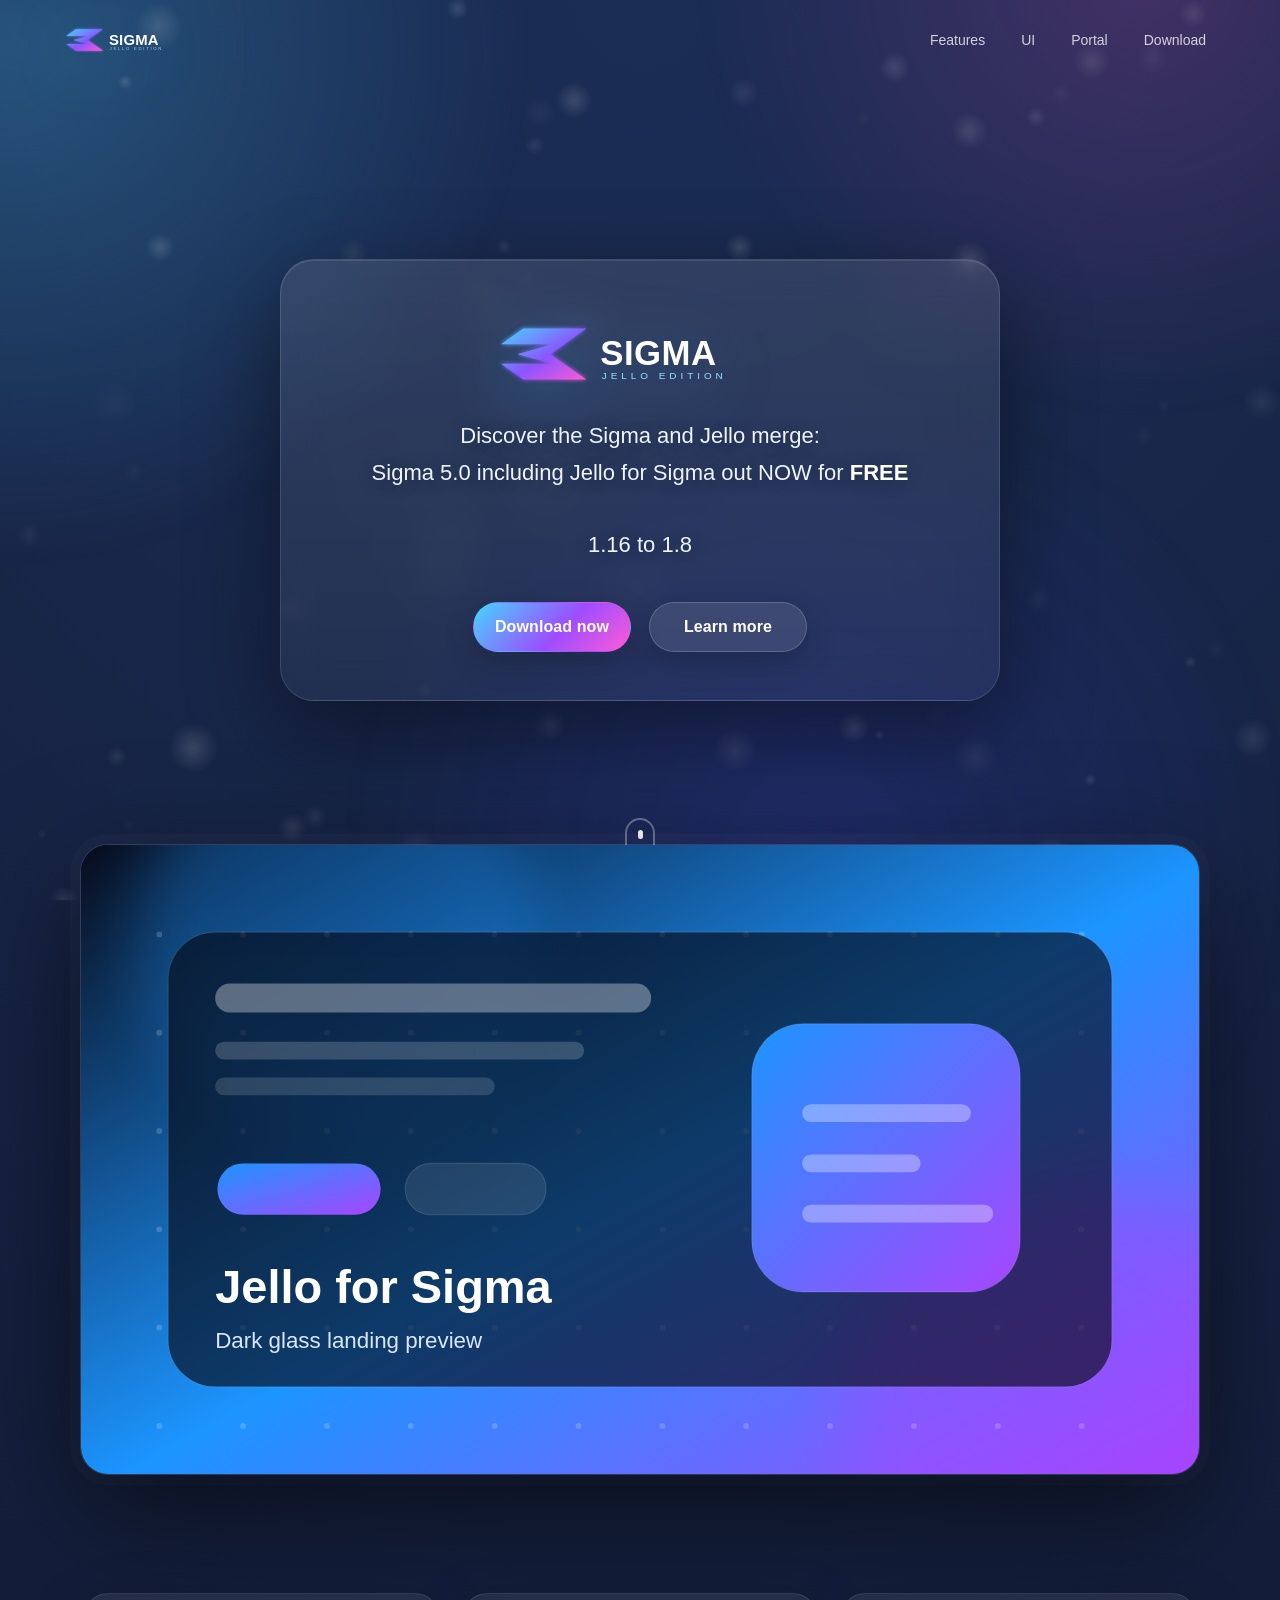
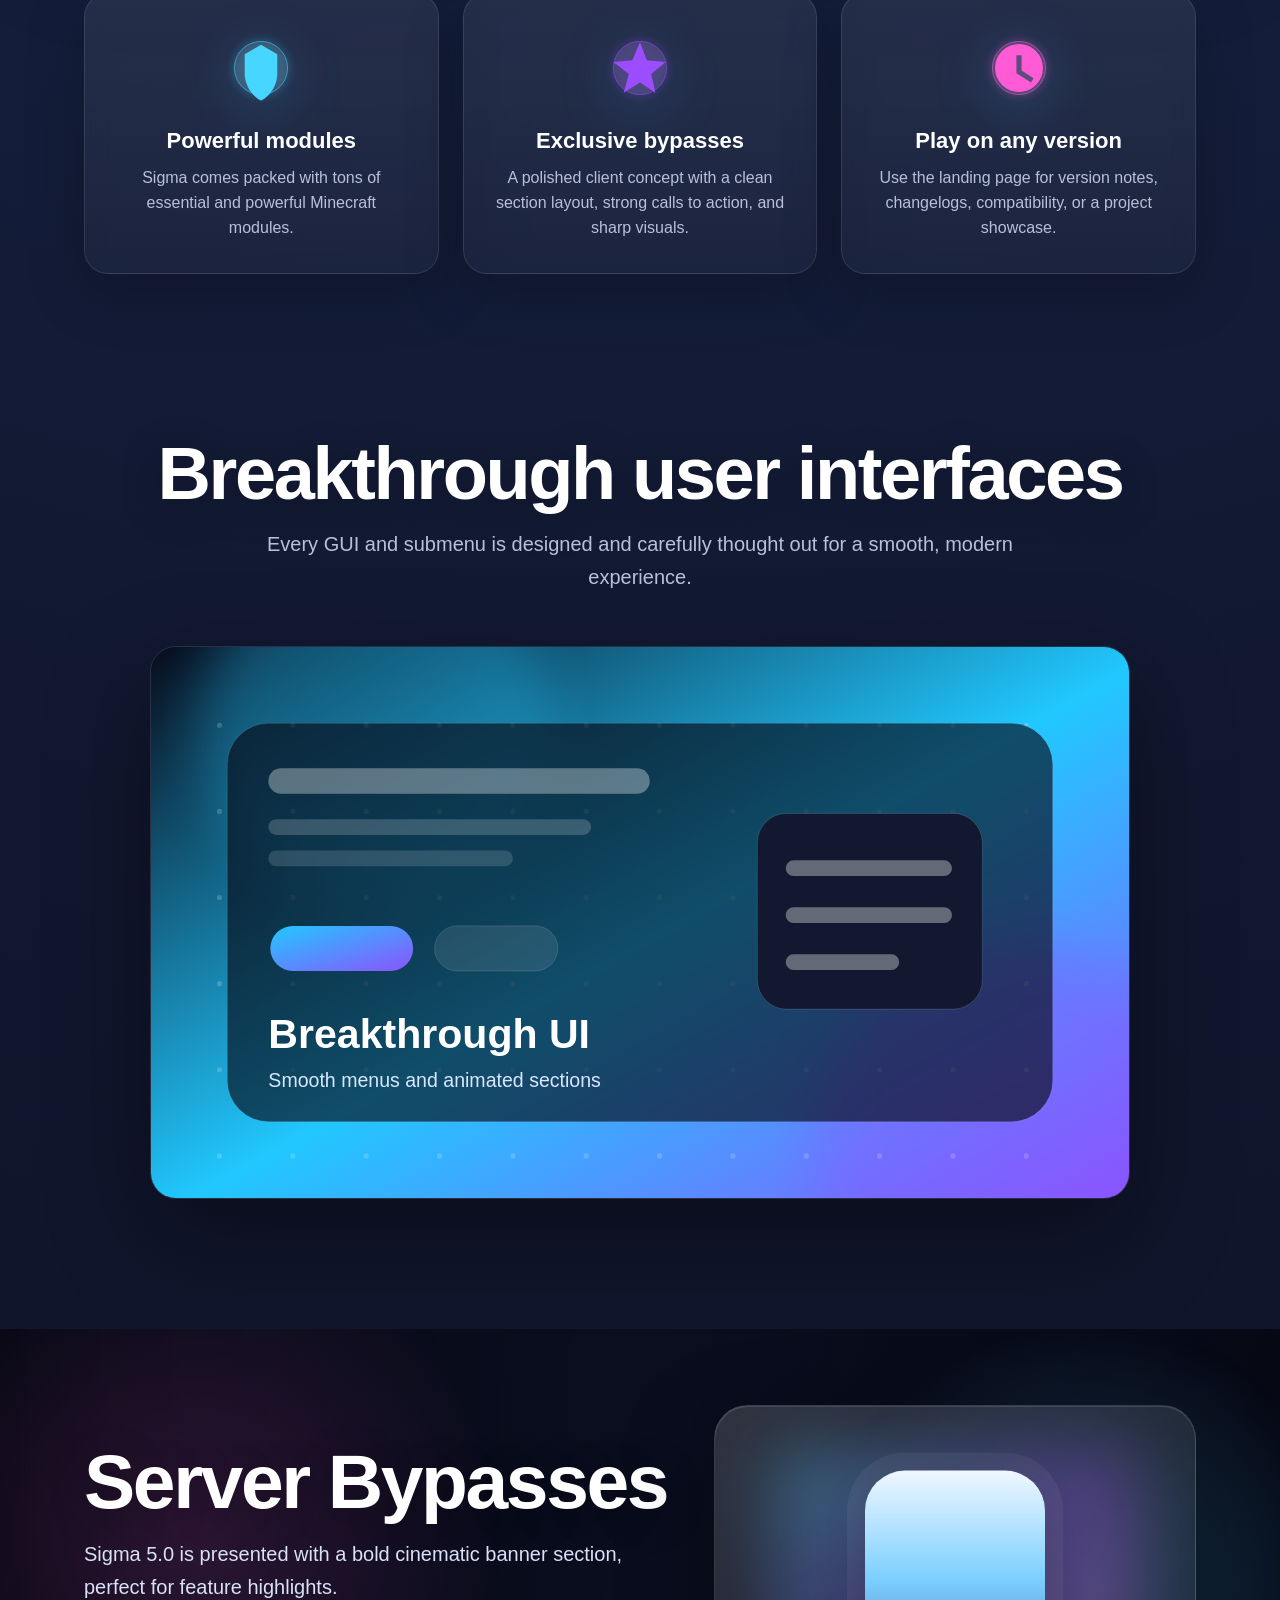
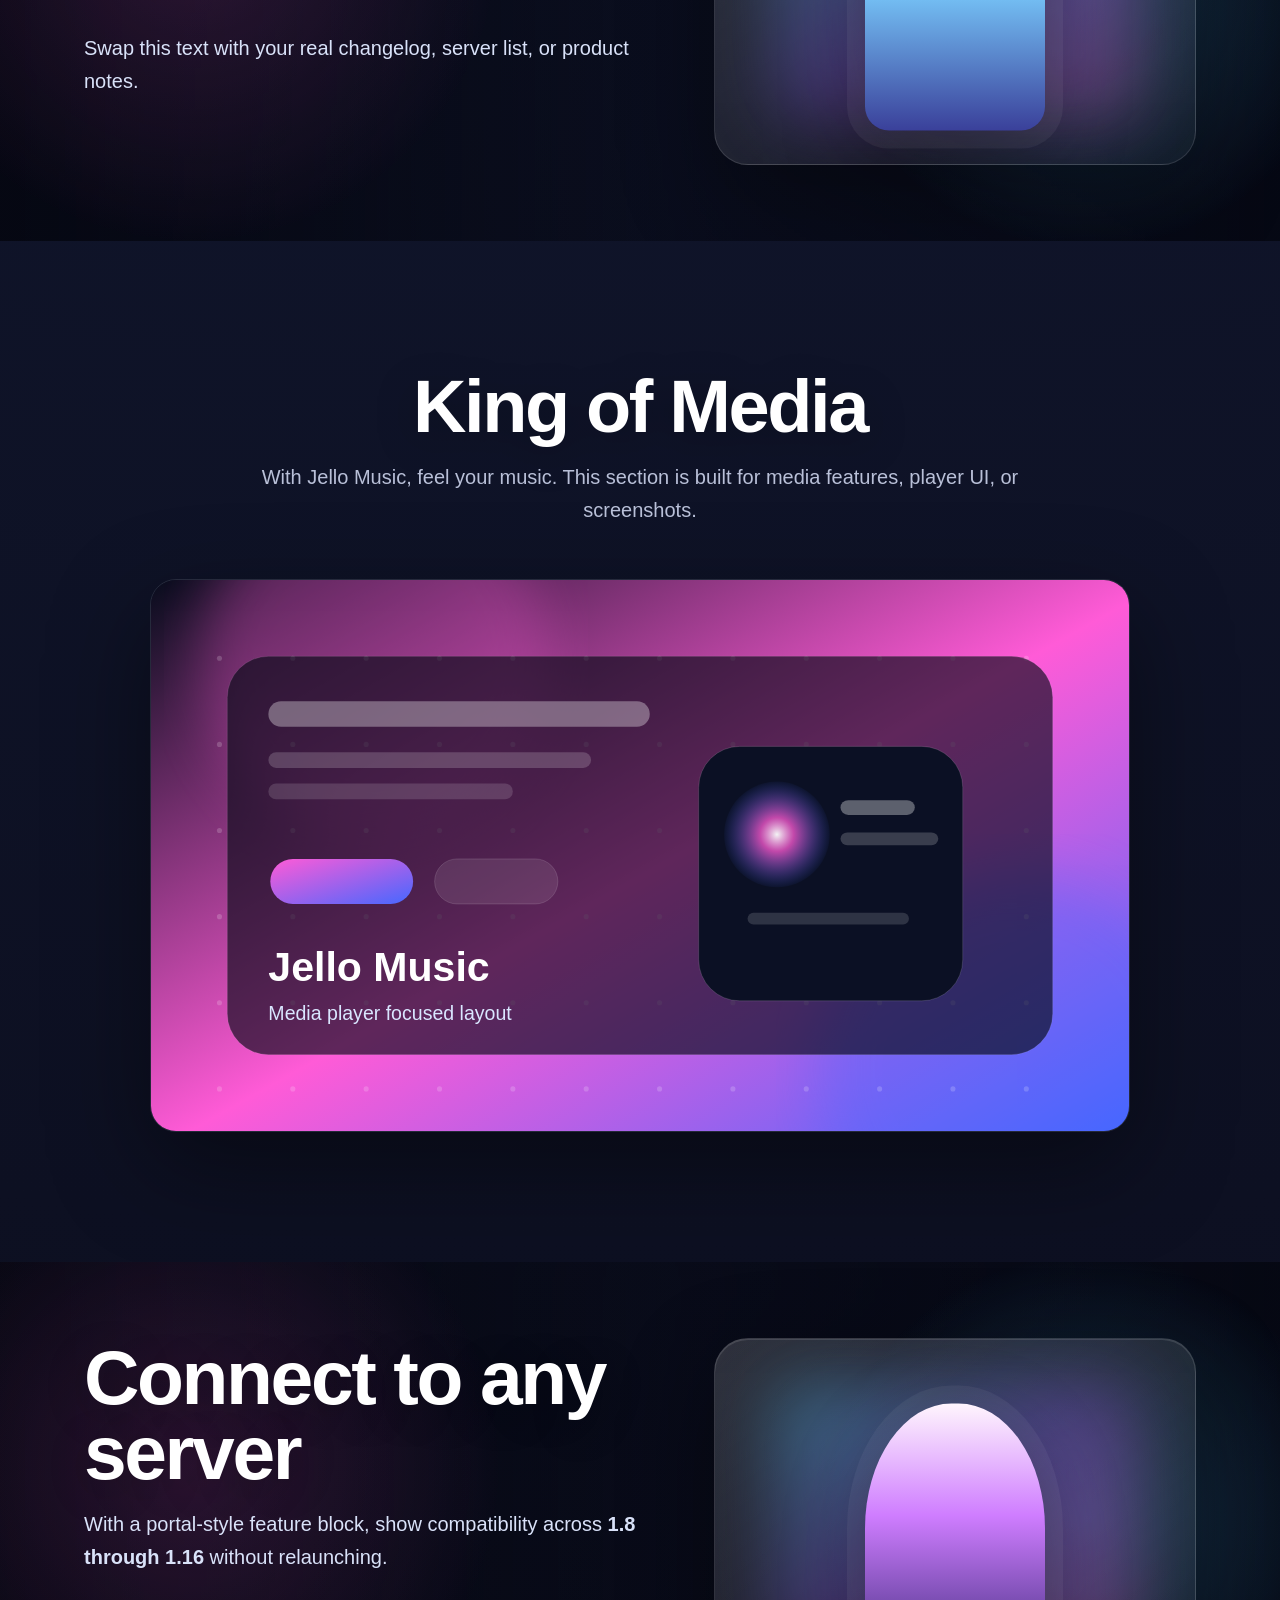
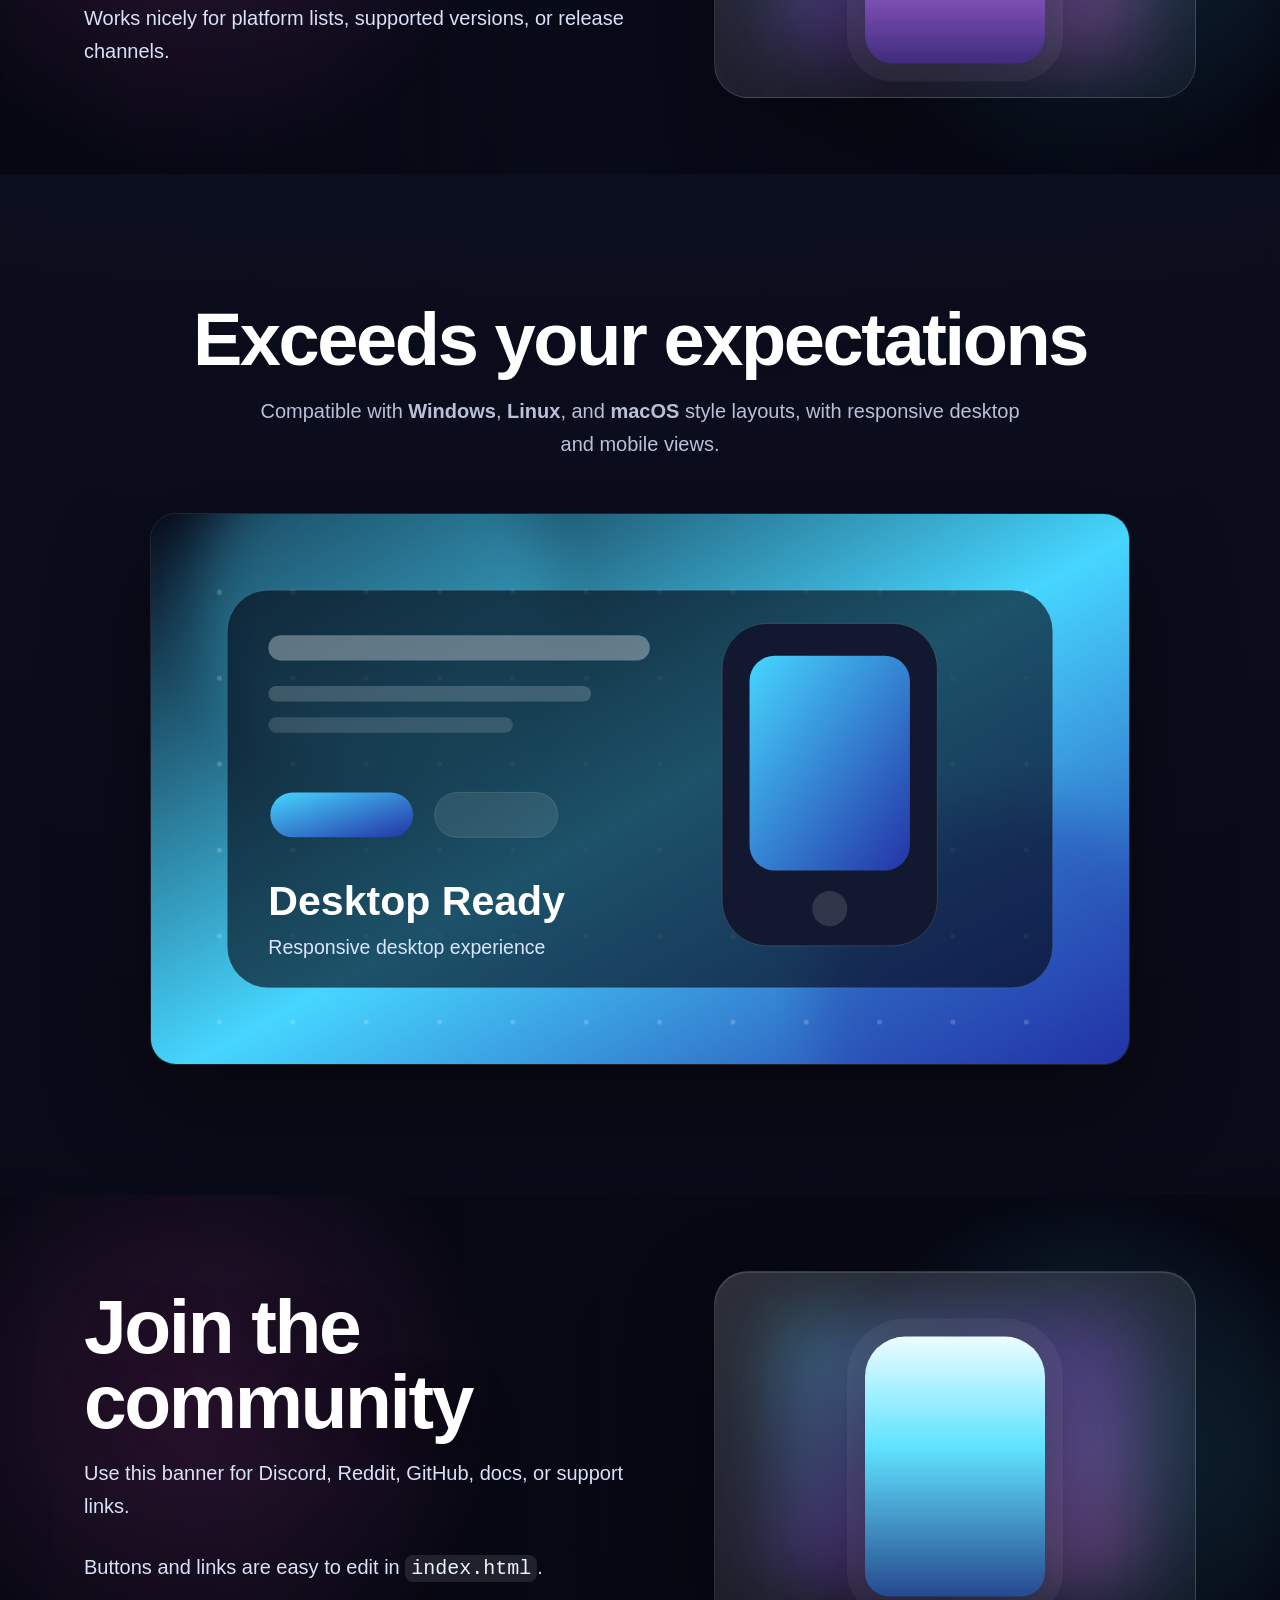
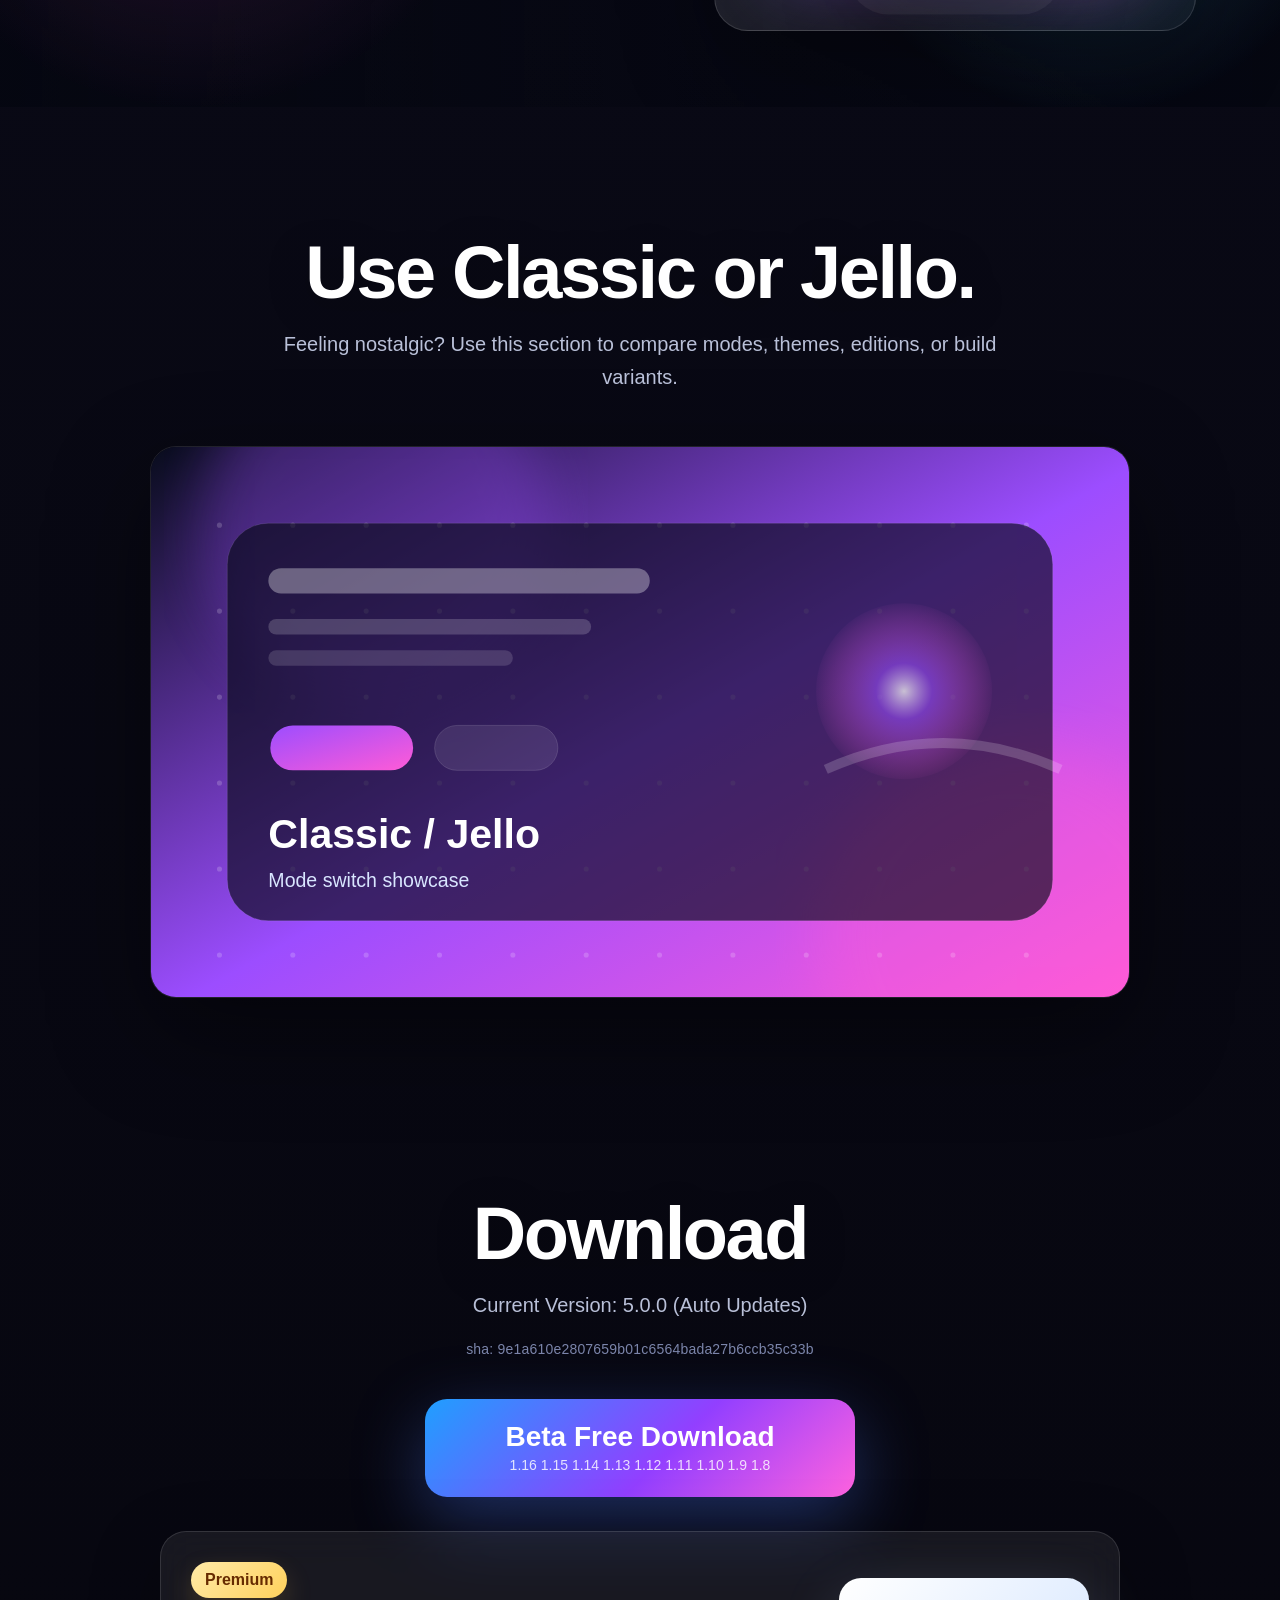
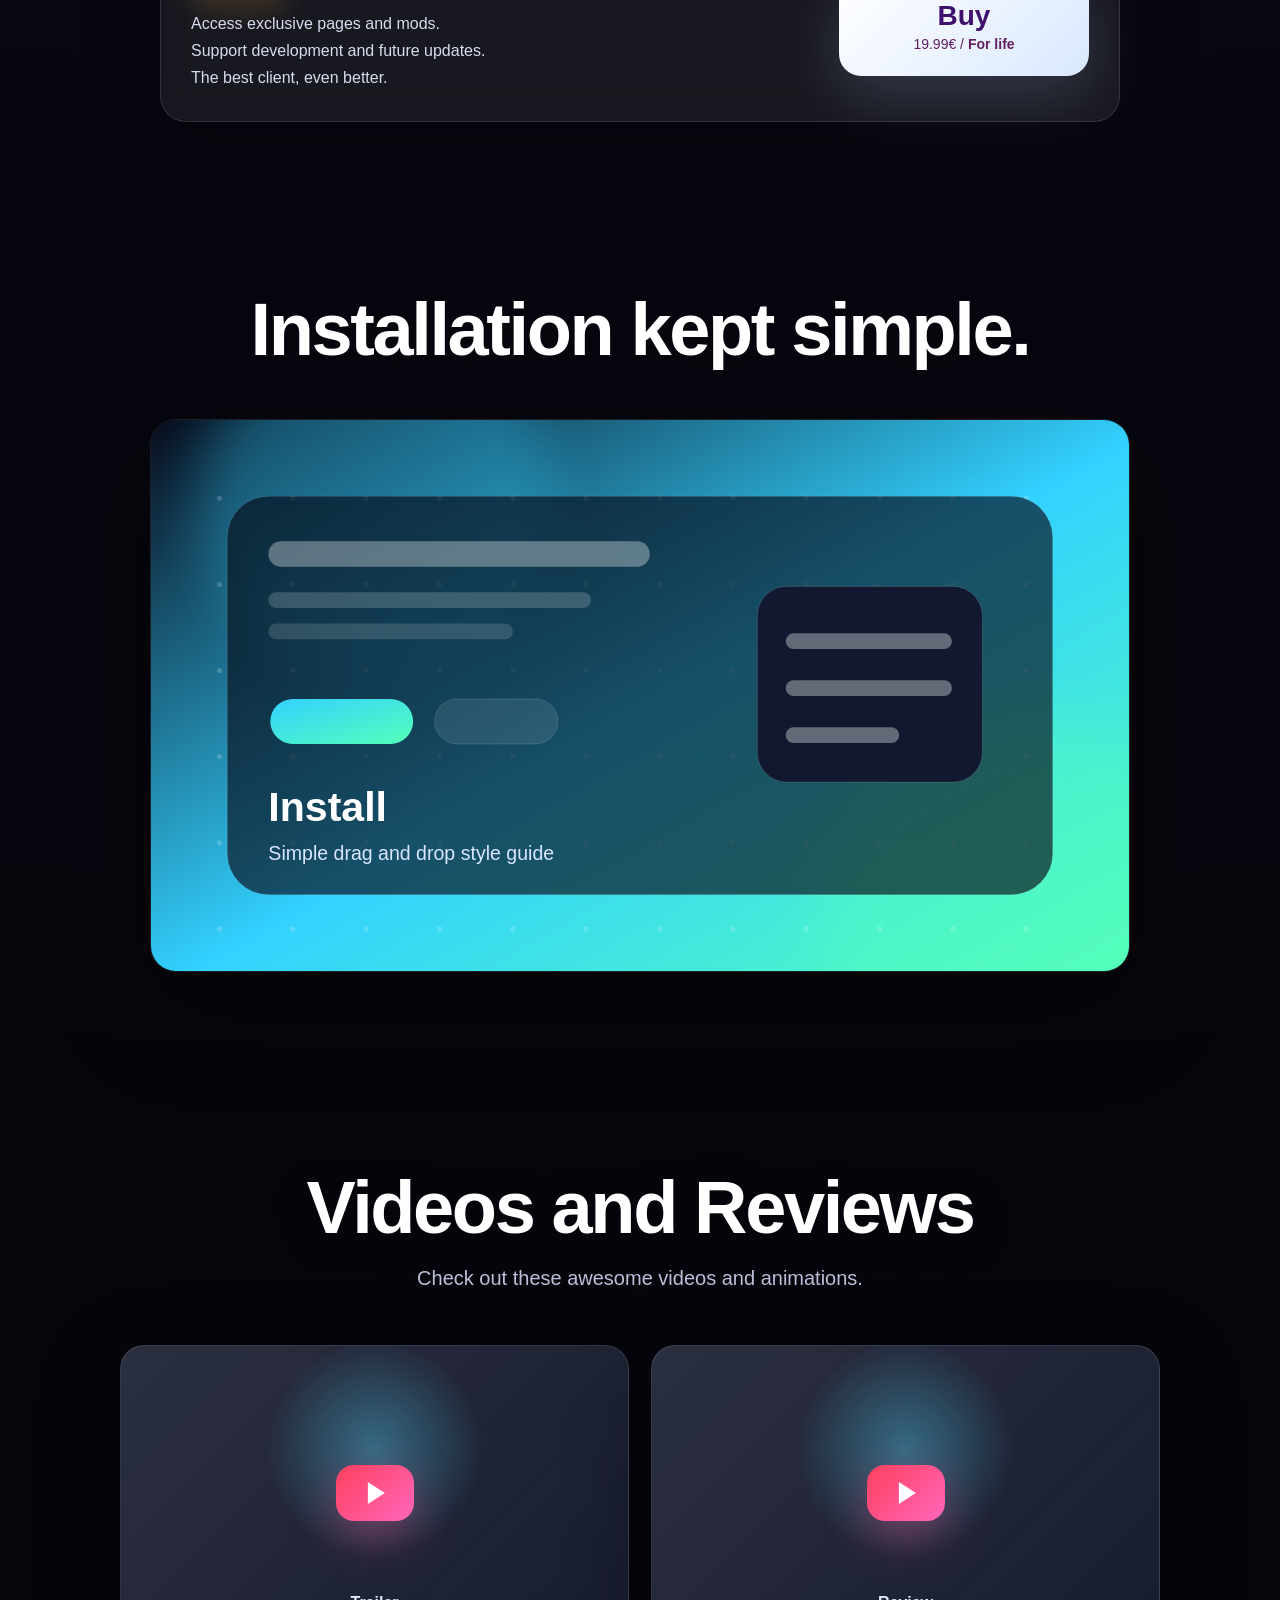
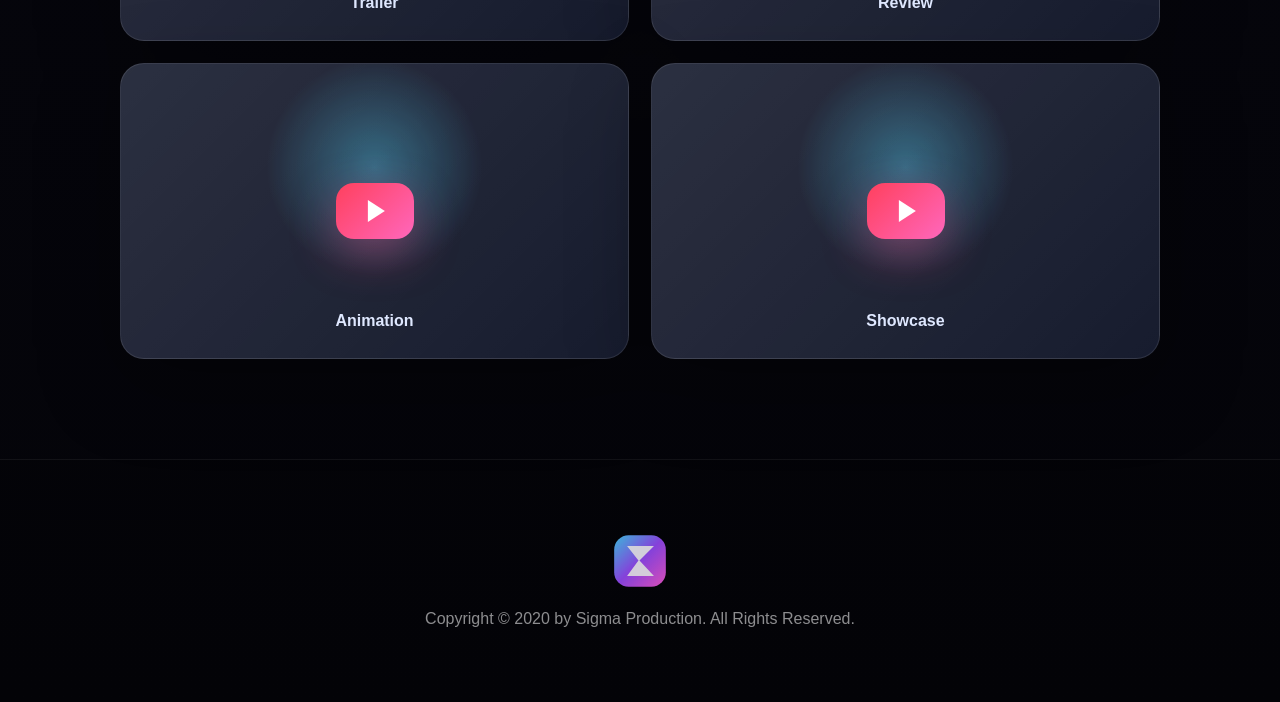
==== index.html @ 69427aa6 "Add files via upload" ====
<!doctype html>
<html lang="en">
<head>
  <meta charset="utf-8" />
  <meta name="viewport" content="width=device-width, initial-scale=1" />
  <meta name="description" content="A GitHub Pages-ready Sigma/Jello inspired landing page." />
  <title>SIGMA 5.0 - Jello style landing page</title>
  <link rel="icon" href="assets/favicon.svg" type="image/svg+xml" />
  <link rel="stylesheet" href="css/style.css" />
</head>
<body>
  <canvas id="particles" aria-hidden="true"></canvas>
  <div class="background-glow" aria-hidden="true"></div>

  <header class="site-header" id="top">
    <nav class="nav-shell" aria-label="Main navigation">
      <a class="brand" href="#top" aria-label="Home">
        <img src="assets/logo.svg" alt="Sigma" />
      </a>
      <button class="nav-toggle" type="button" aria-label="Open menu" aria-expanded="false">
        <span></span><span></span><span></span>
      </button>
      <div class="nav-links">
        <a href="#facts">Features</a>
        <a href="#interfaces">UI</a>
        <a href="#portal">Portal</a>
        <a href="#download">Download</a>
      </div>
    </nav>
  </header>

  <main>
    <section class="hero prehead">
      <div class="header-block glass-card">
        <img class="hero-logo" src="assets/logo.svg" width="308" height="72" alt="Sigma Logo" />
        <p>Discover the Sigma and Jello merge:<br />
          Sigma 5.0 including Jello for Sigma out NOW for <b>FREE</b><br /><br />
          1.16 to 1.8
        </p>
        <div class="header-btns">
          <a class="button primary" href="#download">Download now</a>
          <a class="button" href="#facts">Learn more</a>
        </div>
      </div>
      <a class="scroll-cue" href="#prev" aria-label="Scroll to preview"><span></span></a>
    </section>

    <section class="preview reveal" id="prev" aria-label="Main preview">
      <img src="assets/preview.svg" alt="Jello interface preview" />
    </section>

    <section class="block compact" id="facts">
      <div class="facts">
        <article class="fact reveal">
          <img class="icon" src="assets/icon1.svg" alt="" />
          <h2 class="title">Powerful modules</h2>
          <p class="desc">Sigma comes packed with tons of essential and powerful Minecraft modules.</p>
        </article>
        <article class="fact reveal delay-1">
          <img class="icon" src="assets/icon2.svg" alt="" />
          <h2 class="title">Exclusive bypasses</h2>
          <p class="desc">A polished client concept with a clean section layout, strong calls to action, and sharp visuals.</p>
        </article>
        <article class="fact reveal delay-2">
          <img class="icon" src="assets/icon3.svg" alt="" />
          <h2 class="title">Play on any version</h2>
          <p class="desc">Use the landing page for version notes, changelogs, compatibility, or a project showcase.</p>
        </article>
      </div>
    </section>

    <section class="block" id="interfaces">
      <div class="center reveal">
        <h1>Breakthrough user interfaces</h1>
        <p>Every GUI and submenu is designed and carefully thought out for a smooth, modern experience.</p>
        <img src="assets/interfaces.svg" class="wide-art enterscroll" alt="Interface showcase" />
      </div>
    </section>

    <section class="banner leak" id="bypasses">
      <div class="block split">
        <div class="content reveal">
          <h1>Server Bypasses</h1>
          <p>Sigma 5.0 is presented with a bold cinematic banner section, perfect for feature highlights.</p>
          <p>Swap this text with your real changelog, server list, or product notes.</p>
        </div>
        <div class="skin skin-one" aria-hidden="true"></div>
      </div>
    </section>

    <section class="block" id="music">
      <div class="center reveal">
        <h1>King of Media</h1>
        <p>With Jello Music, feel your music. This section is built for media features, player UI, or screenshots.</p>
        <img src="assets/music.svg" class="wide-art enterscroll" alt="Music player showcase" />
      </div>
    </section>

    <section class="banner thomas" id="portal">
      <div class="block split">
        <div class="content reveal">
          <h1>Connect to any server</h1>
          <p>With a portal-style feature block, show compatibility across <b>1.8 through 1.16</b> without relaunching.</p>
          <p>Works nicely for platform lists, supported versions, or release channels.</p>
        </div>
        <div class="skin skin-two" aria-hidden="true"></div>
      </div>
    </section>

    <section class="block">
      <div class="center reveal">
        <h1>Exceeds your expectations</h1>
        <p>Compatible with <b>Windows</b>, <b>Linux</b>, and <b>macOS</b> style layouts, with responsive desktop and mobile views.</p>
        <img src="assets/macos.svg" class="wide-art enterscroll" alt="Desktop integration showcase" />
      </div>
    </section>

    <section class="banner ilan" id="community">
      <div class="block split">
        <div class="content reveal">
          <h1>Join the community</h1>
          <p>Use this banner for Discord, Reddit, GitHub, docs, or support links.</p>
          <p>Buttons and links are easy to edit in <code>index.html</code>.</p>
        </div>
        <div class="skin skin-three" aria-hidden="true"></div>
      </div>
    </section>

    <section class="block">
      <div class="center reveal">
        <h1>Use Classic or Jello.</h1>
        <p>Feeling nostalgic? Use this section to compare modes, themes, editions, or build variants.</p>
        <img src="assets/switch.svg" class="wide-art enterscroll" alt="Mode switch showcase" />
      </div>
    </section>

    <section class="block download-block" id="download">
      <div class="center reveal">
        <h1>Download</h1>
        <p>Current Version: 5.0.0 (Auto Updates)</p>
        <p class="smaller">sha: 9e1a610e2807659b01c6564bada27b6ccb35c33b</p>
        <div class="dl">
          <a class="download-card" href="#" data-modal="download-modal">
            <span class="btntitle">Beta Free Download</span>
            <span class="btndesc">1.16 1.15 1.14 1.13 1.12 1.11 1.10 1.9 1.8</span>
          </a>
        </div>
      </div>
      <div class="premiumblock reveal">
        <div class="left">
          <div class="gem">Premium</div>
          <p>
            Access exclusive pages and mods.<br />
            Support development and future updates.<br />
            The best client, even better.
          </p>
        </div>
        <div class="right">
          <a class="buy" href="#community">
            <span class="btntitle">Buy</span>
            <span class="btndesc">19.99€ / <b>For life</b></span>
          </a>
        </div>
      </div>
    </section>

    <section class="block" id="install">
      <div class="center reveal">
        <h1>Installation kept simple.</h1>
        <img src="assets/install.svg" id="installimg" class="wide-art enterscroll" alt="Installation instructions showcase" />
      </div>
    </section>

    <section class="block" id="videos">
      <div class="center reveal">
        <h1>Videos and Reviews</h1>
        <p>Check out these awesome videos and animations.</p>
        <div class="video-grid">
          <a class="youtube" href="#" data-modal="video-modal"><span>Trailer</span></a>
          <a class="youtube" href="#" data-modal="video-modal"><span>Review</span></a>
          <a class="youtube" href="#" data-modal="video-modal"><span>Animation</span></a>
          <a class="youtube" href="#" data-modal="video-modal"><span>Showcase</span></a>
        </div>
      </div>
    </section>
  </main>

  <footer class="footer">
    <img class="sigmaprod" src="assets/mark.svg" alt="Sigma Production" />
    <p>Copyright © 2020 by Sigma Production. All Rights Reserved.</p>
  </footer>

  <div class="modal hidden" id="video-modal" role="dialog" aria-modal="true" aria-labelledby="video-title">
    <div class="modal-block">
      <button class="modal-x" type="button" data-close aria-label="Close">×</button>
      <h1 id="video-title">Watch the trailer!</h1>
      <div class="fake-player"><span>▶</span></div>
      <p class="modaltext">Drop your YouTube embed here, or replace this modal with your own trailer link.</p>
      <button class="modal-button" type="button" data-close>Close</button>
    </div>
  </div>

  <div class="modal hidden" id="download-modal" role="dialog" aria-modal="true" aria-labelledby="download-title">
    <div class="modal-block">
      <button class="modal-x" type="button" data-close aria-label="Close">×</button>
      <h1 id="download-title">Download link placeholder</h1>
      <p class="modaltext">Replace this placeholder with your own legitimate file or release link before publishing.</p>
      <button class="modal-button" type="button" data-close>Close</button>
    </div>
  </div>

  <script src="js/main.js"></script>
</body>
</html>
---- css/style.css ----
:root{
  --bg:#070712;
  --bg2:#11132a;
  --text:#ffffff;
  --muted:#b9c0d8;
  --soft:#7c86aa;
  --cyan:#46d6ff;
  --blue:#3387ff;
  --purple:#9c4dff;
  --pink:#ff5bd7;
  --card:rgba(255,255,255,.075);
  --border:rgba(255,255,255,.13);
  --shadow:0 30px 90px rgba(0,0,0,.44);
  --radius:28px;
}
*{box-sizing:border-box}
html{scroll-behavior:smooth}
body{
  margin:0;
  min-height:100vh;
  background:radial-gradient(circle at 50% 0%,#1b2d55 0%,#11172f 24%,#090915 62%,#040409 100%);
  color:var(--text);
  font-family:-apple-system,BlinkMacSystemFont,"Segoe UI",Roboto,Inter,Helvetica,Arial,sans-serif;
  overflow-x:hidden;
}
a{color:inherit;text-decoration:none}
img{max-width:100%;display:block}
#particles{
  position:fixed;
  inset:0;
  width:100%;
  height:100%;
  z-index:-3;
  opacity:.78;
}
.background-glow{
  position:fixed;
  inset:-20%;
  z-index:-4;
  background:
    radial-gradient(circle at 15% 18%,rgba(76,199,255,.28),transparent 28%),
    radial-gradient(circle at 78% 12%,rgba(255,91,215,.18),transparent 25%),
    radial-gradient(circle at 60% 82%,rgba(72,73,255,.18),transparent 32%);
  filter:blur(10px);
  animation:floatbg 16s ease-in-out infinite alternate;
}
@keyframes floatbg{to{transform:translate3d(2%,3%,0) scale(1.05)}}
.site-header{
  position:fixed;
  top:0;
  left:0;
  width:100%;
  z-index:20;
  padding:22px 26px;
  transition:background .25s ease, padding .25s ease, border-color .25s ease;
}
.site-header.scrolled{
  padding:12px 22px;
  background:rgba(4,6,14,.63);
  border-bottom:1px solid rgba(255,255,255,.08);
  backdrop-filter:blur(18px);
}
.nav-shell{
  width:min(1160px,100%);
  margin:auto;
  display:flex;
  align-items:center;
  justify-content:space-between;
  gap:20px;
}
.brand img{width:132px;height:auto;filter:drop-shadow(0 12px 30px rgba(57,184,255,.28))}
.nav-links{display:flex;gap:8px;align-items:center}
.nav-links a{
  color:rgba(255,255,255,.78);
  padding:10px 14px;
  border-radius:999px;
  font-size:14px;
  transition:background .2s,color .2s,transform .2s;
}
.nav-links a:hover{background:rgba(255,255,255,.1);color:white;transform:translateY(-1px)}
.nav-toggle{display:none;background:transparent;border:0;padding:8px;cursor:pointer}
.nav-toggle span{display:block;width:23px;height:2px;background:white;margin:5px 0;border-radius:20px}
.hero{
  min-height:100vh;
  display:grid;
  place-items:center;
  padding:120px 24px 60px;
  position:relative;
}
.header-block{
  width:min(720px,100%);
  text-align:center;
  padding:58px 54px 48px;
}
.glass-card{
  background:linear-gradient(180deg,rgba(255,255,255,.10),rgba(255,255,255,.045));
  border:1px solid var(--border);
  border-radius:34px;
  box-shadow:var(--shadow), inset 0 1px 0 rgba(255,255,255,.1);
  backdrop-filter:blur(22px);
}
.hero-logo{margin:0 auto 28px;width:min(308px,90%);filter:drop-shadow(0 14px 34px rgba(73,177,255,.32))}
.header-block p{
  margin:0;
  color:#edf4ff;
  line-height:1.65;
  font-size:22px;
  font-weight:300;
  text-shadow:0 2px 18px rgba(0,0,0,.28);
}
.header-block b{font-weight:800;color:white}
.header-btns{display:flex;justify-content:center;gap:18px;flex-wrap:wrap;margin-top:38px}
.button{
  display:inline-grid;
  place-items:center;
  min-width:158px;
  height:50px;
  border-radius:999px;
  border:1px solid rgba(255,255,255,.18);
  color:white;
  background:rgba(255,255,255,.10);
  box-shadow:0 10px 30px rgba(0,0,0,.22);
  transition:transform .2s ease, box-shadow .2s ease, background .2s ease;
  font-weight:600;
  letter-spacing:.1px;
}
.button.primary{background:linear-gradient(135deg,var(--cyan),var(--purple) 56%,var(--pink));border-color:transparent}
.button:hover{transform:translateY(-3px);box-shadow:0 18px 45px rgba(25,128,255,.24);background:rgba(255,255,255,.16)}
.scroll-cue{position:absolute;bottom:34px;left:50%;transform:translateX(-50%);width:30px;height:48px;border:2px solid rgba(255,255,255,.35);border-radius:999px}
.scroll-cue span{display:block;width:5px;height:9px;border-radius:999px;background:white;margin:10px auto;animation:cuedrop 1.5s infinite}
@keyframes cuedrop{0%{transform:translateY(0);opacity:0}35%{opacity:1}100%{transform:translateY(15px);opacity:0}}
.preview{
  width:min(1120px,calc(100% - 36px));
  margin:-56px auto 50px;
  border-radius:28px;
  overflow:hidden;
  border:1px solid rgba(255,255,255,.12);
  box-shadow:0 38px 120px rgba(0,0,0,.55), 0 0 0 10px rgba(255,255,255,.025);
  transform:translateZ(0);
}
.preview img{width:100%;background:#101424}
.block{
  width:min(1160px,100%);
  margin:0 auto;
  padding:100px 24px;
}
.block.compact{padding-top:68px;padding-bottom:64px}
.facts{display:grid;grid-template-columns:repeat(3,1fr);gap:24px}
.fact{
  text-align:center;
  padding:38px 28px 32px;
  background:linear-gradient(180deg,rgba(255,255,255,.08),rgba(255,255,255,.035));
  border:1px solid rgba(255,255,255,.1);
  border-radius:24px;
  box-shadow:0 18px 60px rgba(0,0,0,.22);
  backdrop-filter:blur(12px);
  transition:transform .25s ease,border-color .25s ease,background .25s ease;
}
.fact:hover{transform:translateY(-8px);border-color:rgba(92,211,255,.32);background:linear-gradient(180deg,rgba(255,255,255,.12),rgba(255,255,255,.05))}
.fact .icon{width:72px;height:72px;margin:0 auto 24px;filter:drop-shadow(0 12px 28px rgba(65,180,255,.28))}
.title{font-size:22px;margin:0 0 12px;font-weight:700}
.desc{margin:0;color:var(--muted);line-height:1.55}
.center{text-align:center;margin:auto;max-width:1040px}
h1{
  margin:0 0 18px;
  font-size:clamp(36px,6vw,74px);
  line-height:.98;
  letter-spacing:-2.4px;
  font-weight:800;
  text-shadow:0 8px 40px rgba(0,0,0,.28);
}
.center>p,.content p{
  max-width:760px;
  margin:0 auto 28px;
  color:var(--muted);
  font-size:20px;
  line-height:1.65;
}
.wide-art{
  width:min(980px,100%);
  margin:52px auto 0;
  border-radius:26px;
  box-shadow:0 34px 100px rgba(0,0,0,.42);
  border:1px solid rgba(255,255,255,.1);
}
.banner{
  width:100%;
  position:relative;
  overflow:hidden;
  margin:30px 0;
  background-attachment:fixed;
  background-size:cover;
  background-position:center;
  isolation:isolate;
}
.banner::before{content:"";position:absolute;inset:0;z-index:-2;background:linear-gradient(90deg,rgba(5,7,17,.92),rgba(5,7,17,.48),rgba(5,7,17,.88))}
.banner::after{content:"";position:absolute;inset:0;z-index:-1;opacity:.85;background:radial-gradient(circle at 85% 50%,rgba(77,196,255,.28),transparent 24%),radial-gradient(circle at 15% 40%,rgba(255,91,215,.18),transparent 28%)}
.banner.leak{background-image:linear-gradient(135deg,#111c34,#215c8c 48%,#0e1020)}
.banner.thomas{background-image:linear-gradient(135deg,#171233,#632d91 50%,#080912)}
.banner.ilan{background-image:linear-gradient(135deg,#241635,#2d79a4 48%,#090a16)}
.split{min-height:480px;display:grid;grid-template-columns:1.1fr .9fr;align-items:center;gap:40px;padding-top:76px;padding-bottom:76px}
.content{text-align:left;max-width:670px}
.content h1{font-size:clamp(42px,6vw,82px)}
.content p{margin-left:0;color:#d9e2f9}
.skin{
  min-height:360px;
  border-radius:34px;
  background:linear-gradient(145deg,rgba(255,255,255,.16),rgba(255,255,255,.035));
  border:1px solid rgba(255,255,255,.12);
  box-shadow:0 30px 90px rgba(0,0,0,.35), inset 0 1px 0 rgba(255,255,255,.12);
  position:relative;
  overflow:hidden;
}
.skin::before{content:"";position:absolute;inset:12%;border-radius:28px;background:linear-gradient(135deg,rgba(70,214,255,.55),rgba(156,77,255,.42),rgba(255,91,215,.42));filter:blur(34px);opacity:.7}
.skin::after{content:"";position:absolute;left:50%;top:50%;width:180px;height:260px;transform:translate(-50%,-44%);border-radius:40px 40px 24px 24px;background:linear-gradient(180deg,#eff7ff,#7bcfff 42%,#3a409a);box-shadow:0 0 0 18px rgba(255,255,255,.05),0 24px 80px rgba(0,0,0,.35)}
.skin-two::after{border-radius:48% 48% 28px 28px;background:linear-gradient(180deg,#fff5fd,#cf7dff 43%,#3e2c7c)}
.skin-three::after{background:linear-gradient(180deg,#ecfdff,#61e3ff 42%,#26498f)}
.download-block{padding-bottom:72px}
.smaller{font-size:14px!important;color:var(--soft)!important;letter-spacing:.2px;margin-top:-12px!important}
.dl{display:flex;justify-content:center;margin:38px 0 8px}
.download-card,.buy{
  display:flex;
  flex-direction:column;
  gap:6px;
  align-items:center;
  justify-content:center;
  min-width:min(430px,100%);
  padding:24px 34px;
  border-radius:22px;
  background:linear-gradient(135deg,#1f9fff,#923fff 56%,#ff62df);
  box-shadow:0 22px 70px rgba(77,123,255,.34);
  transition:transform .2s ease, box-shadow .2s ease, filter .2s ease;
}
.download-card:hover,.buy:hover{transform:translateY(-4px);box-shadow:0 28px 90px rgba(110,91,255,.45);filter:saturate(1.08)}
.btntitle{font-size:28px;font-weight:800;color:#fff;line-height:1}
.btndesc{font-size:14px;color:rgba(255,255,255,.82)}
.premiumblock{
  width:min(960px,calc(100% - 48px));
  margin:34px auto 0;
  display:grid;
  grid-template-columns:1.1fr .9fr;
  gap:20px;
  align-items:center;
  padding:30px;
  border-radius:26px;
  background:rgba(255,255,255,.07);
  border:1px solid rgba(255,255,255,.12);
  backdrop-filter:blur(18px);
  box-shadow:0 22px 70px rgba(0,0,0,.26);
}
.gem{display:inline-flex;align-items:center;gap:8px;padding:9px 14px;border-radius:999px;background:linear-gradient(135deg,#ffeaa7,#ffd15c);color:#672b00;font-weight:900;margin-bottom:12px;box-shadow:0 12px 28px rgba(255,190,60,.18)}
.left p{color:#d6ddef;line-height:1.7;margin:0}.right{display:flex;justify-content:flex-end}.right .buy{min-width:250px;background:linear-gradient(135deg,#fff,#d9e8ff);box-shadow:0 20px 60px rgba(183,212,255,.18)}.right .buy .btntitle{color:#40116c}.right .buy .btndesc{color:#641f65}
.video-grid{display:grid;grid-template-columns:repeat(2,1fr);gap:22px;margin-top:50px}
.youtube{
  height:296px;
  border-radius:24px;
  background:linear-gradient(135deg,rgba(255,255,255,.12),rgba(255,255,255,.04)),radial-gradient(circle at 50% 35%,rgba(70,214,255,.38),transparent 34%),#0e1326;
  border:1px solid rgba(255,255,255,.1);
  box-shadow:0 24px 80px rgba(0,0,0,.34);
  display:grid;
  place-items:center;
  position:relative;
  overflow:hidden;
}
.youtube::before{content:"";width:78px;height:56px;border-radius:18px;background:linear-gradient(135deg,#ff405d,#ff67bc);box-shadow:0 14px 45px rgba(255,69,132,.38)}
.youtube::after{content:"";position:absolute;left:50%;top:50%;transform:translate(-42%,-50%);border-left:17px solid #fff;border-top:11px solid transparent;border-bottom:11px solid transparent}
.youtube span{position:absolute;bottom:28px;left:0;right:0;color:#dfe8ff;font-weight:700}
.footer{text-align:center;padding:70px 24px 58px;color:rgba(255,255,255,.55);border-top:1px solid rgba(255,255,255,.06);background:rgba(0,0,0,.14)}
.sigmaprod{width:62px;margin:0 auto 18px;opacity:.85}
.modal{
  position:fixed;
  inset:0;
  z-index:100;
  display:grid;
  place-items:center;
  padding:22px;
  background:rgba(0,0,0,.64);
  backdrop-filter:blur(12px);
}
.modal.hidden{display:none}
.modal-block{
  position:relative;
  width:min(520px,100%);
  padding:34px;
  border-radius:28px;
  background:linear-gradient(180deg,rgba(23,27,48,.96),rgba(9,11,25,.96));
  border:1px solid rgba(255,255,255,.13);
  box-shadow:0 32px 100px rgba(0,0,0,.58);
  text-align:center;
}
.modal-block h1{font-size:34px;letter-spacing:-.8px;margin-bottom:22px}
.modal-x{position:absolute;right:16px;top:14px;border:0;border-radius:50%;width:34px;height:34px;background:rgba(255,255,255,.08);color:white;font-size:24px;cursor:pointer}.modal-x:hover{background:rgba(255,255,255,.16)}
.fake-player{height:210px;border-radius:20px;background:radial-gradient(circle at 50% 42%,rgba(70,214,255,.33),transparent 34%),#050711;display:grid;place-items:center;border:1px solid rgba(255,255,255,.1);margin-bottom:22px}.fake-player span{font-size:48px;text-shadow:0 0 30px rgba(70,214,255,.8)}
.modaltext{color:#c4ccdf;line-height:1.65}.modal-button{border:0;border-radius:999px;background:linear-gradient(135deg,var(--cyan),var(--purple));color:white;font-weight:800;padding:13px 26px;cursor:pointer}.modal-button:hover{filter:brightness(1.08)}
.reveal{opacity:0;transform:translateY(34px);transition:opacity .75s ease, transform .75s cubic-bezier(.2,.8,.2,1)}.reveal.visible{opacity:1;transform:translateY(0)}.delay-1{transition-delay:.08s}.delay-2{transition-delay:.16s}
code{padding:2px 6px;border-radius:8px;background:rgba(255,255,255,.1);color:#e7f6ff}
@media (max-width:840px){
  .site-header{padding:14px}.nav-toggle{display:block}.nav-links{position:absolute;top:70px;left:14px;right:14px;display:none;flex-direction:column;padding:12px;border-radius:20px;background:rgba(6,8,20,.86);border:1px solid rgba(255,255,255,.1);backdrop-filter:blur(16px)}.nav-links.open{display:flex}.nav-links a{width:100%;text-align:center}
  .header-block{padding:42px 24px}.header-block p{font-size:18px}.preview{margin-top:-30px}.facts{grid-template-columns:1fr}.block{padding:72px 18px}.split{grid-template-columns:1fr;min-height:auto}.content{text-align:center;margin:auto}.content p{margin-left:auto}.skin{min-height:260px}.premiumblock{grid-template-columns:1fr;text-align:center}.right{justify-content:center}.video-grid{grid-template-columns:1fr}.banner{background-attachment:scroll}h1{letter-spacing:-1.3px}
}
@media (prefers-reduced-motion:reduce){*,*::before,*::after{animation:none!important;transition:none!important;scroll-behavior:auto!important}.reveal{opacity:1;transform:none}}
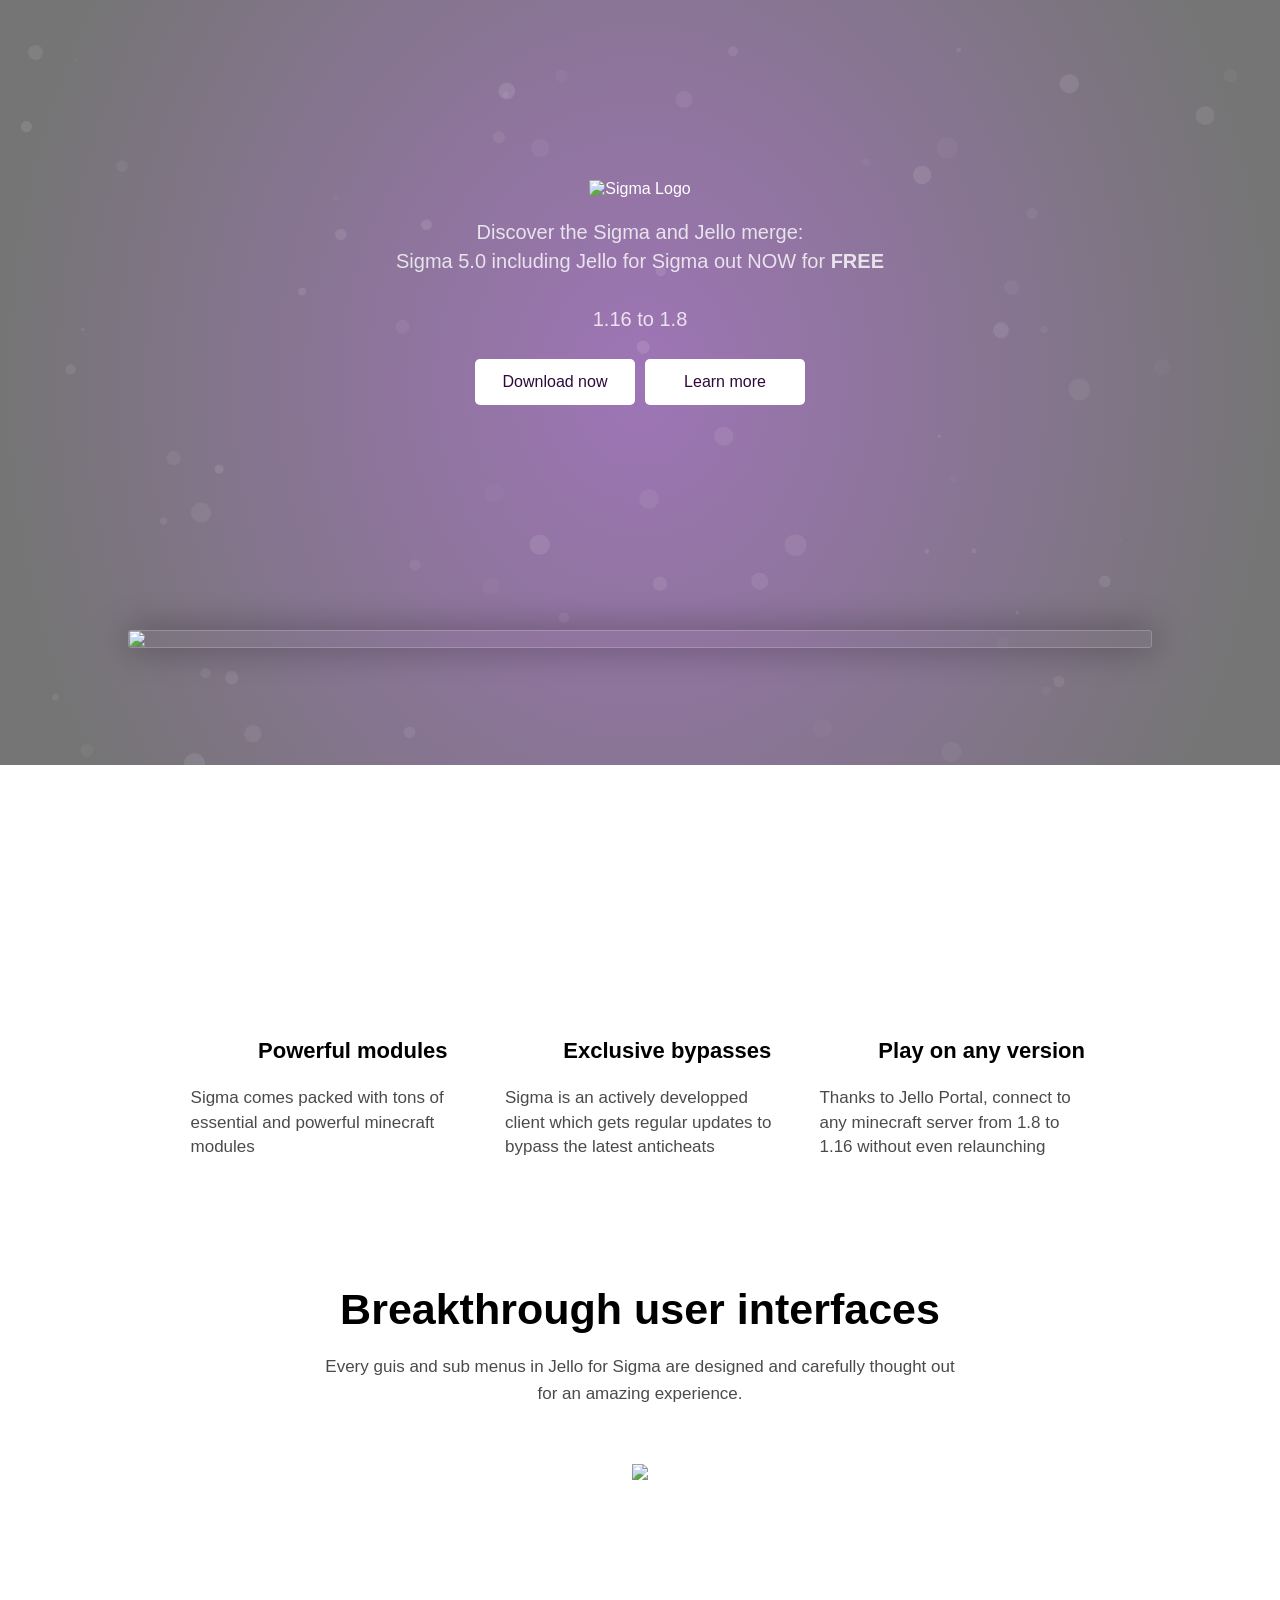
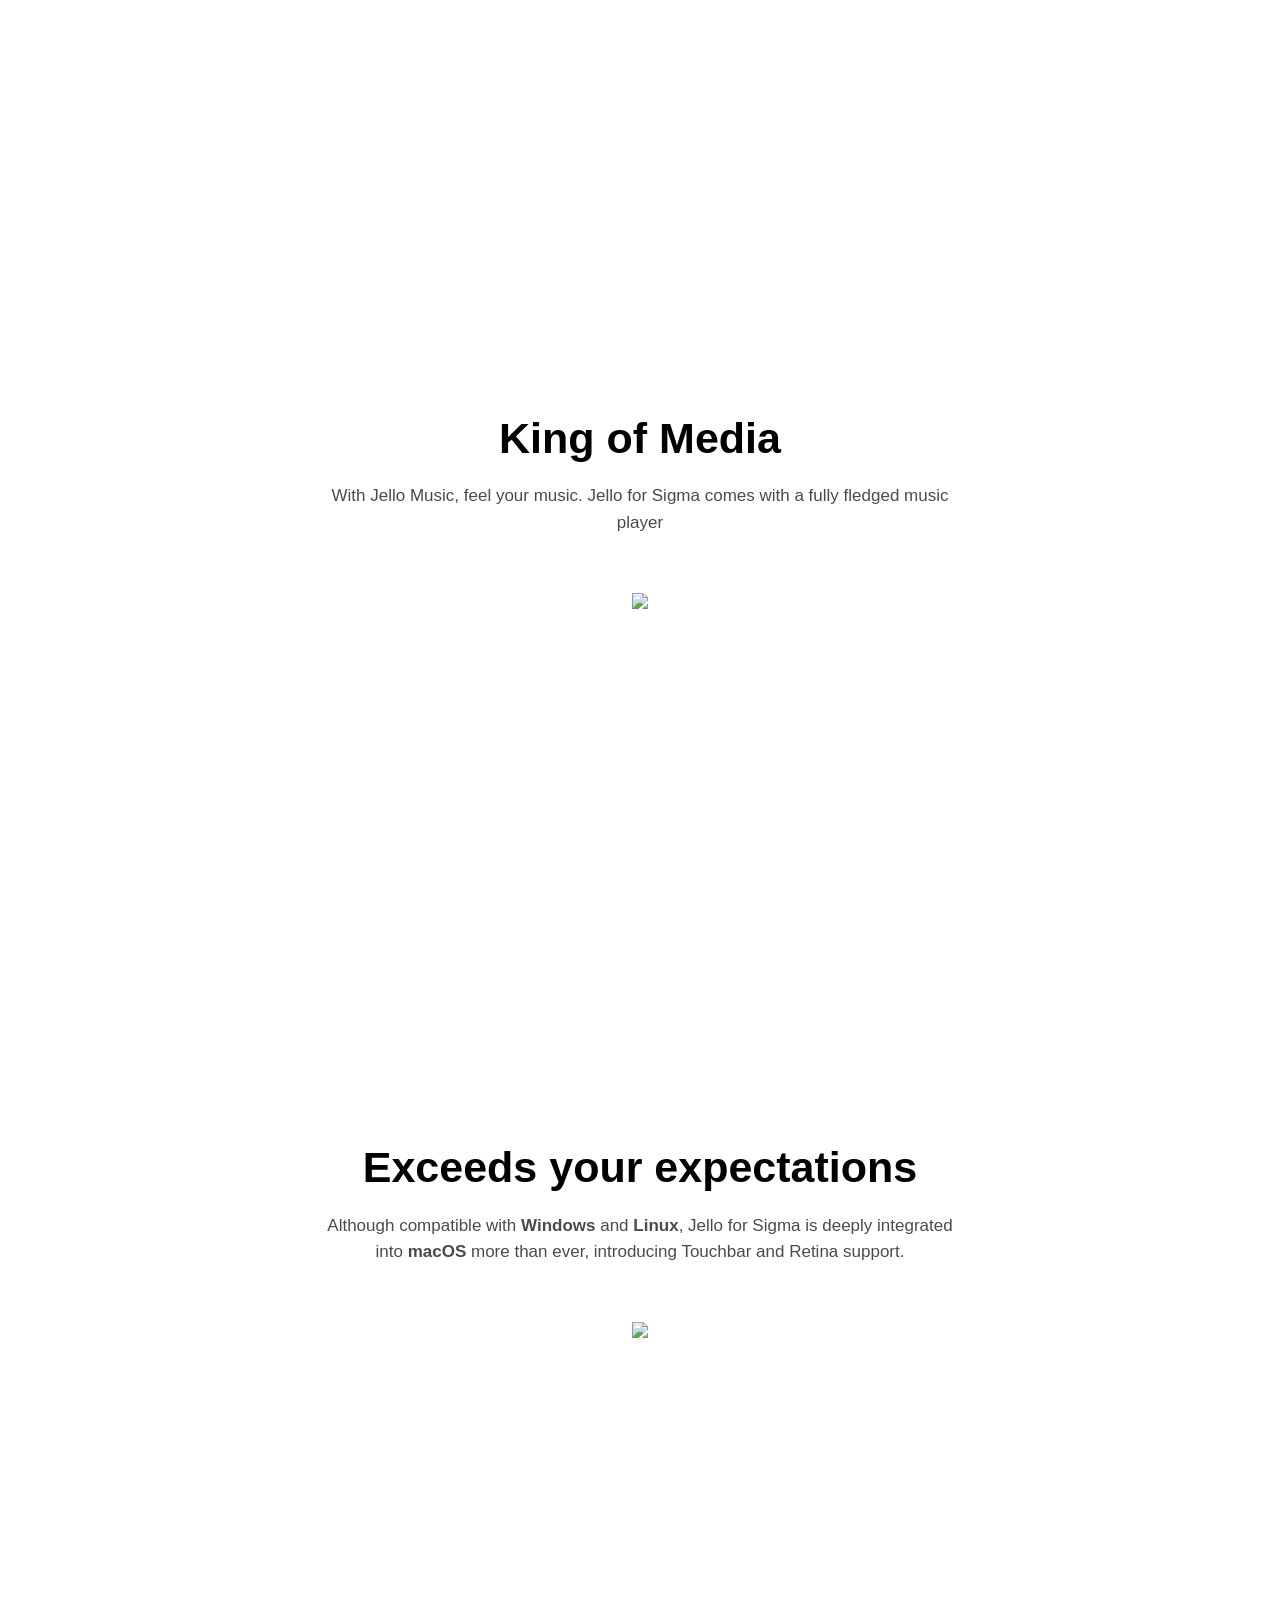
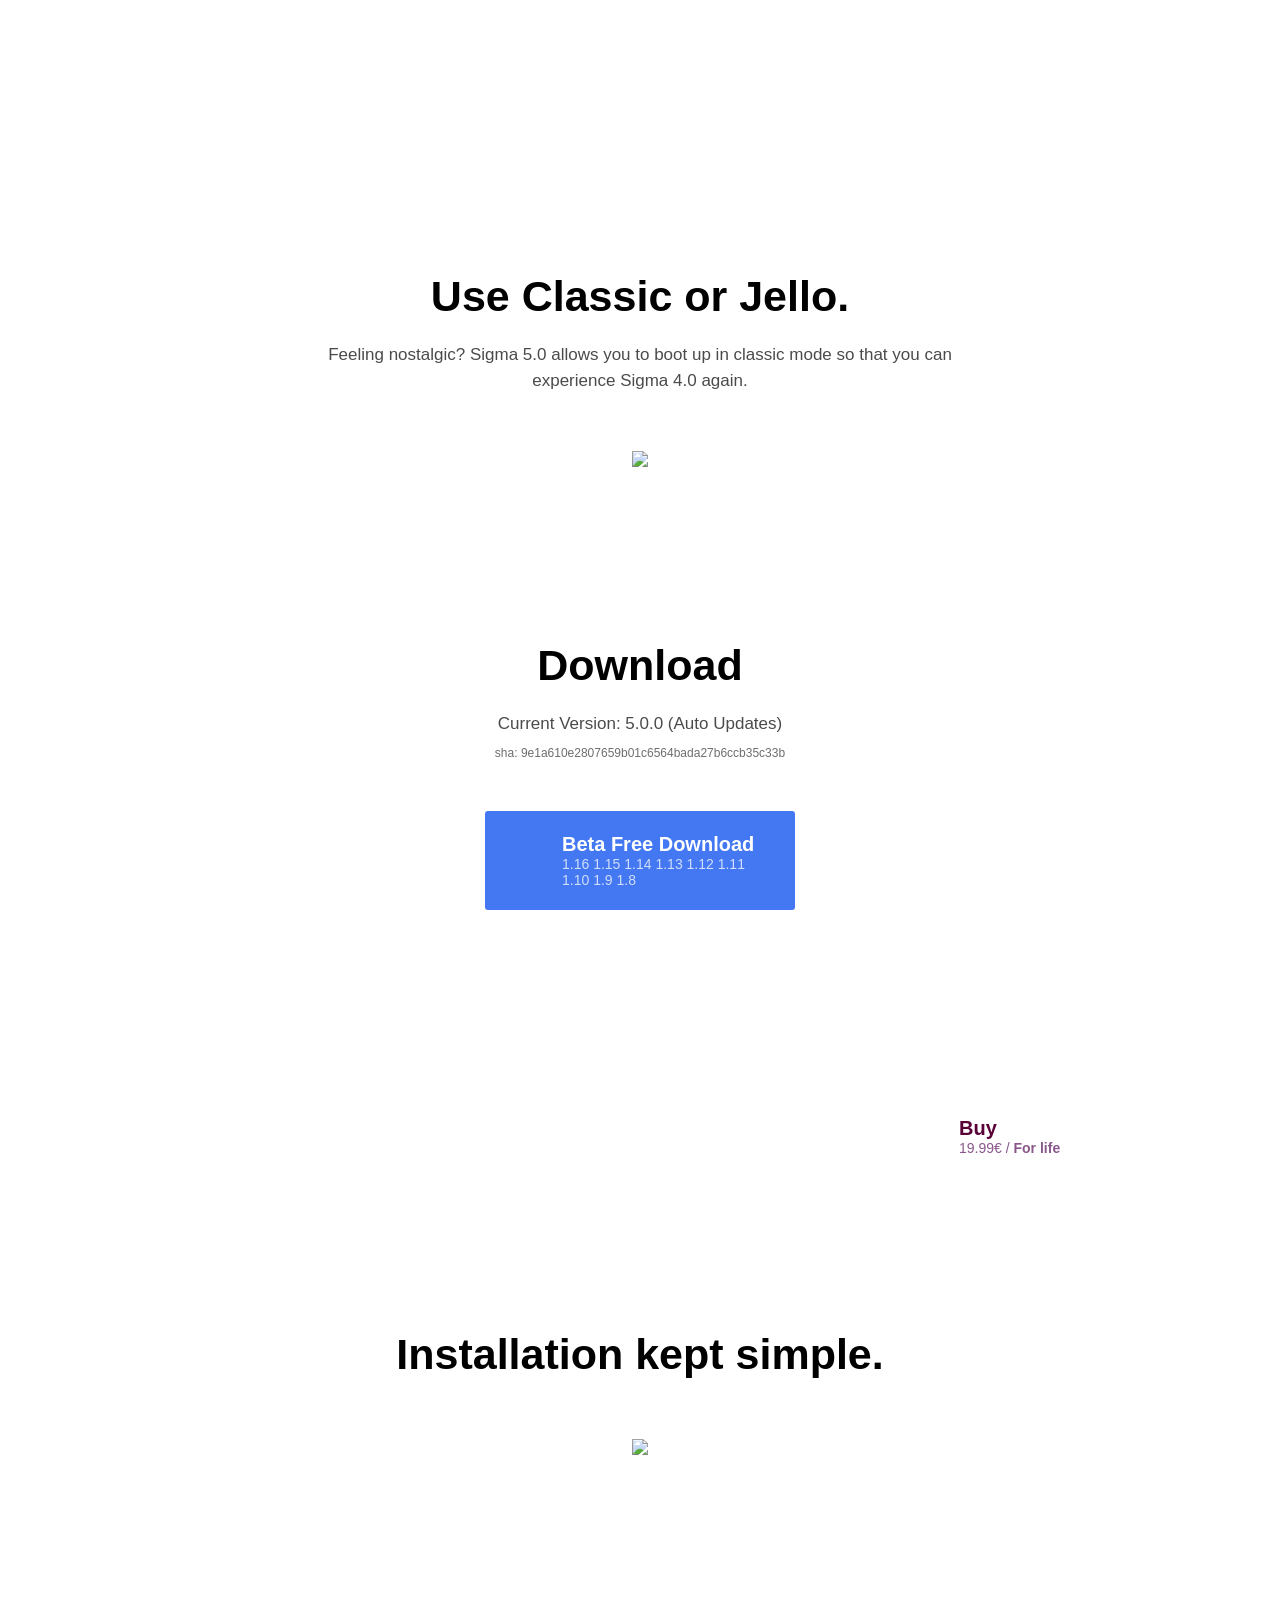
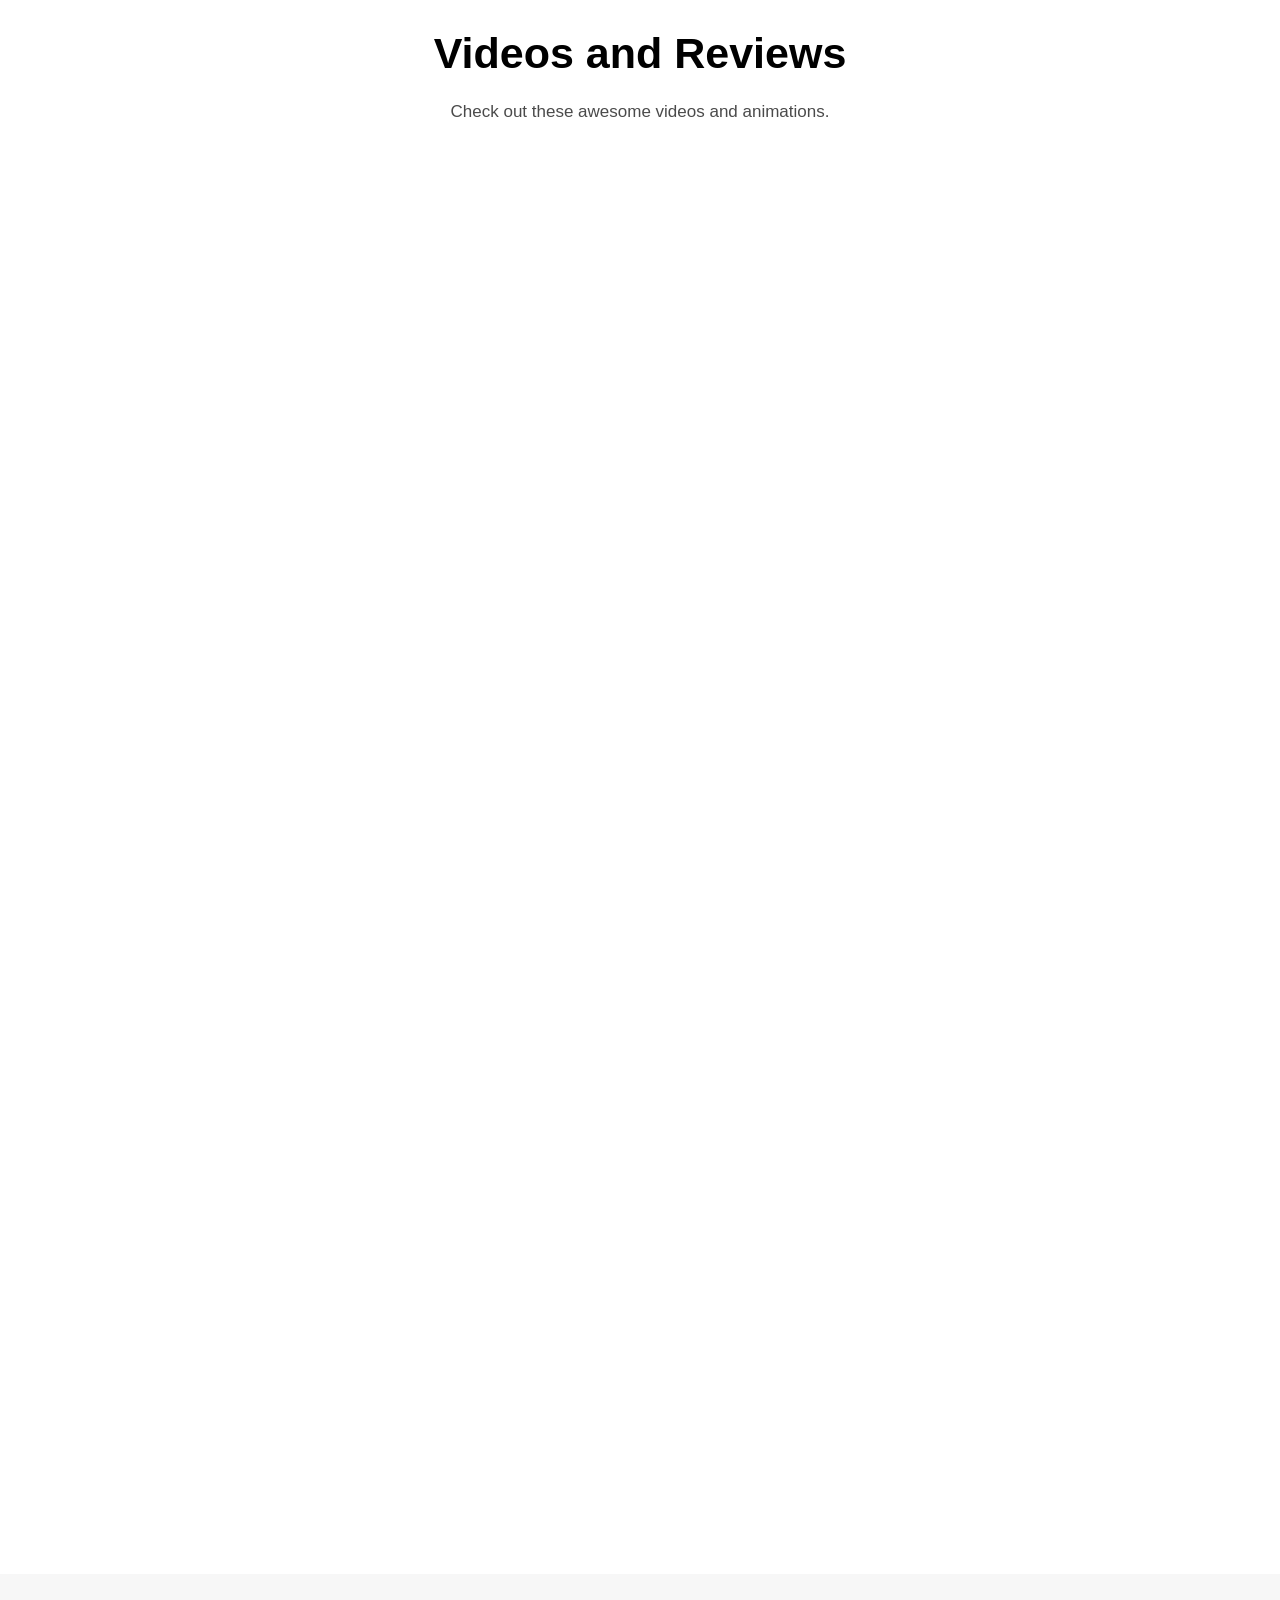
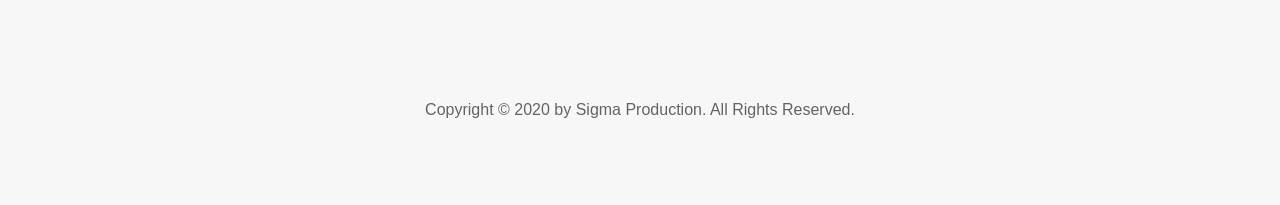
==== commit d2f38f5c: "Add files via upload" ====
--- a/index.html
+++ b/index.html
@@ -1,214 +1,183 @@
-<!doctype html>
-<html lang="en">
+<!DOCTYPE html>
+<html>
 <head>
-  <meta charset="utf-8" />
-  <meta name="viewport" content="width=device-width, initial-scale=1" />
-  <meta name="description" content="A GitHub Pages-ready Sigma/Jello inspired landing page." />
-  <title>SIGMA 5.0 - Jello style landing page</title>
-  <link rel="icon" href="assets/favicon.svg" type="image/svg+xml" />
-  <link rel="stylesheet" href="css/style.css" />
+<meta charset="utf-8">
+<meta name="viewport" content="width=device-width, initial-scale=1">
+<link rel="stylesheet" type="text/css" href="style.css">
+<script>window.plausible = window.plausible || function() { (window.plausible.q = window.plausible.q || []).push(arguments) }</script>
+<link href="https://web.archive.org/web/20211209103908cs_/https://fonts.googleapis.com/css?family=Raleway:400,500,800&display=swap" rel="stylesheet">
+<title>SIGMA 5.0 Hacked Client - Jello for Sigma</title>
 </head>
 <body>
-  <canvas id="particles" aria-hidden="true"></canvas>
-  <div class="background-glow" aria-hidden="true"></div>
+<div class="background">
+<div class="overlay">
+<div id="particles-js"></div>
+</div>
+</div>
+<div class="prehead">
+<div class="header-block" id="header">
+<img src="https://web.archive.org/web/20211209103908im_/https://sigmaclient.info/assets/logo.png" width="308" height="72" alt="Sigma Logo"> 
+<p>Discover the Sigma and Jello merge:</br>Sigma 5.0 including Jello for Sigma out NOW for <b>FREE</b></br></br>1.16 to 1.8</p>
+<div class="header-btns">
+<a href="#download"><div class="button">Download now</div></a>
+<a href="#facts"><div class="button">Learn more</div></a>
+</div>
+</div>
+</div>
+<div class="preview" id="prev">
+<img src="https://web.archive.org/web/20211209103908im_/https://sigmaclient.info/assets/prev.jpg">
+</div>
+<div class="block" id="facts">
+<div class="facts">
+<div class="fact">
+<div class="icon" style="background-image: url('https://web.archive.org/web/20211209103908im_/https://sigmaclient.info/assets/icons/icon1.png')"></div>
+<div class="title">Powerful modules</div>
+<div class="desc">Sigma comes packed with tons of essential and powerful minecraft modules</div>
+</div>
+<div class="fact">
+<div class="icon" style="background-image: url('https://web.archive.org/web/20211209103908im_/https://sigmaclient.info/assets/icons/icon2.png')"></div>
+<div class="title">Exclusive bypasses</div>
+<div class="desc">Sigma is an actively developped client which gets regular updates to bypass the latest anticheats</div>
+</div>
+<div class="fact">
+<div class="icon" style="background-image: url('https://web.archive.org/web/20211209103908im_/https://sigmaclient.info/assets/icons/icon3.png')"></div>
+<div class="title">Play on any version</div>
+<div class="desc">Thanks to Jello Portal, connect to any minecraft server from 1.8 to 1.16 without even relaunching </div>
+</div>
+</div>
+</div>
+<div class="block">
+<div class="center">
+<h1>Breakthrough user interfaces</h1>
+<p>Every guis and sub menus in Jello for Sigma are designed and carefully thought out for an amazing experience.</p>
+<img src="https://web.archive.org/web/20211209103908im_/https://sigmaclient.info/assets/blocks/interfaces.jpg" class="enterscroll">
+</div>
+</div>
+<div class="banner leak">
+<div class="block">
+<div class="content">
+<div>
+<h1>Server Bypasses</h1><br>
+<p>Sigma 5.0 is designed to bypass a whole lot of anticheats<br> with exclusive NCP, AAC, Spartan &amp; other bypasses</p>
+<p>Server bypasses for Hypixel, Cubecraft, Mineplex and more.</p>
+</div>
+</div>
+<div class="skin"></div>
+</div>
+</div>
+<div class="block">
+<div class="center">
+<h1>King of Media</h1>
+<p>With Jello Music, feel your music. Jello for Sigma comes with a fully fledged music player</p>
+<img src="https://web.archive.org/web/20211209103908im_/https://sigmaclient.info/assets/blocks/music.jpg" class="enterscroll">
+</div>
+</div>
+<div class="banner thomas">
+<div class="block">
+<div class="content">
+<div>
+<h1>Connect to any server</h1><br>
+<p>With Jello Portal, connect to <b>1.8, 1.9, 1.10, 1.11, 1.12, 1.13, 1.14, 1.15, 1.16</b><br> without relaunching your game</p>
+<p>Jello Portal is available in Sigma Classic &amp; Jello for Sigma</p>
+</div>
+</div>
+<div class="skin"></div>
+</div>
+</div>
+<div class="block">
+<div class="center">
+<h1>Exceeds your expectations</h1>
+<p>Although compatible with <b>Windows</b> and <b>Linux</b>, Jello for Sigma is deeply integrated into <b>macOS</b> more than ever, introducing Touchbar and Retina support. </p>
+<img src="https://web.archive.org/web/20211209103908im_/https://sigmaclient.info/assets/blocks/macos.jpg" class="enterscroll">
+</div>
+</div>
+<div class="banner ilan">
+<div class="block">
+<div class="content">
+<div>
+<h1>Join the community</h1><br>
+<p>Talk to people within the client thanks to Agora. (Coming soon)</p>
+<p>Also join the reddit <a href="https://web.archive.org/web/20211209103908/https://www.reddit.com/r/SigmaClient/" target="_blank">here!</a></p>
+</div>
+</div>
+<div class="skin"></div>
+</div>
+</div>
+<div class="block">
+<div class="center">
+<h1>Use Classic or Jello.</h1>
+<p>Feeling nostalgic? Sigma 5.0 allows you to boot up in classic mode so that you can experience Sigma 4.0 again.</p>
+<img src="https://web.archive.org/web/20211209103908im_/https://sigmaclient.info/assets/blocks/switch.jpg" class="enterscroll">
+</div>
+</div>
+<div id="download"></div>
+<div class="block">
+<div class="center">
+<h1>Download</h1>
+<p>Current Version: 5.0.0 (Auto Updates)</p>
+<p class="smaller">sha: 9e1a610e2807659b01c6564bada27b6ccb35c33b</p>
+</br>
+<div class="dl">
+<a onclick="plausible('download');" href="Sigma6.zip" style="text-decoration: none;">
+<div class="inner" style="color: white;">
+<div class="btntitle">Beta Free Download</div>
+<div class="btndesc">1.16 1.15 1.14 1.13 1.12 1.11 1.10 1.9 1.8</b></div>
+</div>
+</a>
+</div>
+</div>
+<div class="premiumblock">
+<div class="left">
+<div class="gem">Premium</div>
+<p>
+Access exclusive bypasses and mods.</br>
+Support developpement and future updates.</br>
+The best client, even better.
+</p>
+</div>
+<div class="right">
+<div class="buy">
+<div class="btntitle">Buy</div>
 
-  <header class="site-header" id="top">
-    <nav class="nav-shell" aria-label="Main navigation">
-      <a class="brand" href="#top" aria-label="Home">
-        <img src="assets/logo.svg" alt="Sigma" />
-      </a>
-      <button class="nav-toggle" type="button" aria-label="Open menu" aria-expanded="false">
-        <span></span><span></span><span></span>
-      </button>
-      <div class="nav-links">
-        <a href="#facts">Features</a>
-        <a href="#interfaces">UI</a>
-        <a href="#portal">Portal</a>
-        <a href="#download">Download</a>
-      </div>
-    </nav>
-  </header>
-
-  <main>
-    <section class="hero prehead">
-      <div class="header-block glass-card">
-        <img class="hero-logo" src="assets/logo.svg" width="308" height="72" alt="Sigma Logo" />
-        <p>Discover the Sigma and Jello merge:<br />
-          Sigma 5.0 including Jello for Sigma out NOW for <b>FREE</b><br /><br />
-          1.16 to 1.8
-        </p>
-        <div class="header-btns">
-          <a class="button primary" href="#download">Download now</a>
-          <a class="button" href="#facts">Learn more</a>
-        </div>
-      </div>
-      <a class="scroll-cue" href="#prev" aria-label="Scroll to preview"><span></span></a>
-    </section>
-
-    <section class="preview reveal" id="prev" aria-label="Main preview">
-      <img src="assets/preview.svg" alt="Jello interface preview" />
-    </section>
-
-    <section class="block compact" id="facts">
-      <div class="facts">
-        <article class="fact reveal">
-          <img class="icon" src="assets/icon1.svg" alt="" />
-          <h2 class="title">Powerful modules</h2>
-          <p class="desc">Sigma comes packed with tons of essential and powerful Minecraft modules.</p>
-        </article>
-        <article class="fact reveal delay-1">
-          <img class="icon" src="assets/icon2.svg" alt="" />
-          <h2 class="title">Exclusive bypasses</h2>
-          <p class="desc">A polished client concept with a clean section layout, strong calls to action, and sharp visuals.</p>
-        </article>
-        <article class="fact reveal delay-2">
-          <img class="icon" src="assets/icon3.svg" alt="" />
-          <h2 class="title">Play on any version</h2>
-          <p class="desc">Use the landing page for version notes, changelogs, compatibility, or a project showcase.</p>
-        </article>
-      </div>
-    </section>
-
-    <section class="block" id="interfaces">
-      <div class="center reveal">
-        <h1>Breakthrough user interfaces</h1>
-        <p>Every GUI and submenu is designed and carefully thought out for a smooth, modern experience.</p>
-        <img src="assets/interfaces.svg" class="wide-art enterscroll" alt="Interface showcase" />
-      </div>
-    </section>
-
-    <section class="banner leak" id="bypasses">
-      <div class="block split">
-        <div class="content reveal">
-          <h1>Server Bypasses</h1>
-          <p>Sigma 5.0 is presented with a bold cinematic banner section, perfect for feature highlights.</p>
-          <p>Swap this text with your real changelog, server list, or product notes.</p>
-        </div>
-        <div class="skin skin-one" aria-hidden="true"></div>
-      </div>
-    </section>
-
-    <section class="block" id="music">
-      <div class="center reveal">
-        <h1>King of Media</h1>
-        <p>With Jello Music, feel your music. This section is built for media features, player UI, or screenshots.</p>
-        <img src="assets/music.svg" class="wide-art enterscroll" alt="Music player showcase" />
-      </div>
-    </section>
-
-    <section class="banner thomas" id="portal">
-      <div class="block split">
-        <div class="content reveal">
-          <h1>Connect to any server</h1>
-          <p>With a portal-style feature block, show compatibility across <b>1.8 through 1.16</b> without relaunching.</p>
-          <p>Works nicely for platform lists, supported versions, or release channels.</p>
-        </div>
-        <div class="skin skin-two" aria-hidden="true"></div>
-      </div>
-    </section>
-
-    <section class="block">
-      <div class="center reveal">
-        <h1>Exceeds your expectations</h1>
-        <p>Compatible with <b>Windows</b>, <b>Linux</b>, and <b>macOS</b> style layouts, with responsive desktop and mobile views.</p>
-        <img src="assets/macos.svg" class="wide-art enterscroll" alt="Desktop integration showcase" />
-      </div>
-    </section>
-
-    <section class="banner ilan" id="community">
-      <div class="block split">
-        <div class="content reveal">
-          <h1>Join the community</h1>
-          <p>Use this banner for Discord, Reddit, GitHub, docs, or support links.</p>
-          <p>Buttons and links are easy to edit in <code>index.html</code>.</p>
-        </div>
-        <div class="skin skin-three" aria-hidden="true"></div>
-      </div>
-    </section>
-
-    <section class="block">
-      <div class="center reveal">
-        <h1>Use Classic or Jello.</h1>
-        <p>Feeling nostalgic? Use this section to compare modes, themes, editions, or build variants.</p>
-        <img src="assets/switch.svg" class="wide-art enterscroll" alt="Mode switch showcase" />
-      </div>
-    </section>
-
-    <section class="block download-block" id="download">
-      <div class="center reveal">
-        <h1>Download</h1>
-        <p>Current Version: 5.0.0 (Auto Updates)</p>
-        <p class="smaller">sha: 9e1a610e2807659b01c6564bada27b6ccb35c33b</p>
-        <div class="dl">
-          <a class="download-card" href="#" data-modal="download-modal">
-            <span class="btntitle">Beta Free Download</span>
-            <span class="btndesc">1.16 1.15 1.14 1.13 1.12 1.11 1.10 1.9 1.8</span>
-          </a>
-        </div>
-      </div>
-      <div class="premiumblock reveal">
-        <div class="left">
-          <div class="gem">Premium</div>
-          <p>
-            Access exclusive pages and mods.<br />
-            Support development and future updates.<br />
-            The best client, even better.
-          </p>
-        </div>
-        <div class="right">
-          <a class="buy" href="#community">
-            <span class="btntitle">Buy</span>
-            <span class="btndesc">19.99€ / <b>For life</b></span>
-          </a>
-        </div>
-      </div>
-    </section>
-
-    <section class="block" id="install">
-      <div class="center reveal">
-        <h1>Installation kept simple.</h1>
-        <img src="assets/install.svg" id="installimg" class="wide-art enterscroll" alt="Installation instructions showcase" />
-      </div>
-    </section>
-
-    <section class="block" id="videos">
-      <div class="center reveal">
-        <h1>Videos and Reviews</h1>
-        <p>Check out these awesome videos and animations.</p>
-        <div class="video-grid">
-          <a class="youtube" href="#" data-modal="video-modal"><span>Trailer</span></a>
-          <a class="youtube" href="#" data-modal="video-modal"><span>Review</span></a>
-          <a class="youtube" href="#" data-modal="video-modal"><span>Animation</span></a>
-          <a class="youtube" href="#" data-modal="video-modal"><span>Showcase</span></a>
-        </div>
-      </div>
-    </section>
-  </main>
-
-  <footer class="footer">
-    <img class="sigmaprod" src="assets/mark.svg" alt="Sigma Production" />
-    <p>Copyright © 2020 by Sigma Production. All Rights Reserved.</p>
-  </footer>
-
-  <div class="modal hidden" id="video-modal" role="dialog" aria-modal="true" aria-labelledby="video-title">
-    <div class="modal-block">
-      <button class="modal-x" type="button" data-close aria-label="Close">×</button>
-      <h1 id="video-title">Watch the trailer!</h1>
-      <div class="fake-player"><span>▶</span></div>
-      <p class="modaltext">Drop your YouTube embed here, or replace this modal with your own trailer link.</p>
-      <button class="modal-button" type="button" data-close>Close</button>
-    </div>
-  </div>
-
-  <div class="modal hidden" id="download-modal" role="dialog" aria-modal="true" aria-labelledby="download-title">
-    <div class="modal-block">
-      <button class="modal-x" type="button" data-close aria-label="Close">×</button>
-      <h1 id="download-title">Download link placeholder</h1>
-      <p class="modaltext">Replace this placeholder with your own legitimate file or release link before publishing.</p>
-      <button class="modal-button" type="button" data-close>Close</button>
-    </div>
-  </div>
-
-  <script src="js/main.js"></script>
+<a href="https://web.archive.org/web/20211209103908/https://www.reddit.com/r/SigmaClient/" target="_blank" style="text-decoration: none;"><div class="btndesc" style="color:#631f65;">19.99&euro; / <b>For life</b></div></a>
+</div>
+</div>
+</div>
+</div>
+<div class="block">
+<div class="center">
+<h1>Installation kept simple.</h1>
+<img src="https://web.archive.org/web/20211209103908im_/https://sigmaclient.info/assets/blocks/installwindows.jpg" id="installimg" class="enterscroll">
+<script>
+        if(navigator.platform.indexOf('Mac') > -1){
+          document.getElementById("installimg").src="assets/blocks/installmacos.jpg";
+        }
+      </script>
+</div>
+</div>
+<div class="block">
+<div class="center">
+<h1>Videos and Reviews</h1>
+<p>Check out these awesome videos and animations.</p>
+</br></br></br></br>
+<iframe class="youtube" height="296" src="https://web.archive.org/web/20211209103908if_/https://www.youtube.com/embed/dBixUF-9-Pg" frameborder="0" allow="accelerometer; autoplay; encrypted-media; gyroscope; picture-in-picture" allowfullscreen></iframe>
+<iframe class="youtube" height="296" src="https://web.archive.org/web/20211209103908if_/https://www.youtube.com/embed/dwTlcgW6dDA" frameborder="0" allow="accelerometer; autoplay; encrypted-media; gyroscope; picture-in-picture" allowfullscreen></iframe>
+<iframe class="youtube" height="296" src="https://web.archive.org/web/20211209103908if_/https://www.youtube.com/embed/TM2xX3zN6eo" frameborder="0" allow="accelerometer; autoplay; encrypted-media; gyroscope; picture-in-picture" allowfullscreen></iframe>
+<iframe class="youtube" height="296" src="https://web.archive.org/web/20211209103908if_/https://www.youtube.com/embed/QA0blHmS7Yc" frameborder="0" allow="accelerometer; autoplay; encrypted-media; gyroscope; picture-in-picture" allowfullscreen></iframe>
+</div>
+</div>
+<div class="footer">
+<div class="sigmaprod"></div>
+<p>Copyright &copy; 2020 by Sigma Production. All Rights Reserved.</p>
+</div>
+<div class="modalinit">
+<div class="modal-block">
+<h1>Watch the trailer!</h1>
+<iframe width="100%" height="209" src="https://web.archive.org/web/20211209103908if_/https://www.youtube.com/embed/dBixUF-9-Pg" frameborder="0" allow="accelerometer; autoplay; encrypted-media; gyroscope; picture-in-picture" allowfullscreen></iframe>
+<p class="modaltext">Here is the new <a href="https://web.archive.org/web/20211209103908/https://www.reddit.com/r/SigmaClient/" target="_blank" class="redditlink">Sigma Reddit</a>, make sure to join it to get updated on the community, report bugs, give feedbacks and suggestions, post memes or advertise your videos</p>
+<div class="modal-button" onclick="closeModals()">Close</div>
+</div>
+</div>
+<script src="js/main.js"></script>
 </body>
 </html>
--- a/style.css
+++ b/style.css
@@ -0,0 +1,3 @@
+/* Clean GitHub Pages copy of the 2021 Sigma landing page layout.
+   Uses the original class names and archive image paths from the provided HTML. */
+*{box-sizing:border-box}html{scroll-behavior:smooth}body{padding:0;margin:0;background:#fff;font-family:Raleway,Arial,sans-serif;overflow-x:hidden}a{text-decoration:none}.background{width:100%;height:85vh;min-height:450px;background-image:url(https://web.archive.org/web/20211209103908im_/https://sigmaclient.info/assets/backgrounds/bg.jpg);background-repeat:no-repeat;background-position:50% 50%;background-size:cover;background-attachment:fixed;position:absolute;top:0;left:0;z-index:-10}.background .overlay{width:100%;height:100%;background-image:radial-gradient(50% 100%,rgba(76,0,120,.54) 0%,rgba(76,0,120,.54) 0%,rgba(0,0,0,.54) 100%);text-align:center}.prehead{height:100vh;min-height:670px}.header-block{padding-top:20vh;color:#fff;z-index:10;text-align:center}.header-block img{max-width:308px;width:80%;height:auto}.header-block p{opacity:.8;font-size:20px;line-height:1.45;padding-top:20px;padding-bottom:20px;margin:0}.header-btns{font-size:0}.header-btns a{display:inline-block}.header-btns .button{background-color:#fff;color:#2d0a3b;width:160px;padding:14px;border-radius:5px;font-size:16px;font-weight:500;display:inline-block;margin:5px;cursor:pointer;transition:transform .3s ease,box-shadow .3s ease}.header-btns .button:hover{transform:scale(.95);box-shadow:0 10px 25px rgba(0,0,0,.15)}.preview{text-align:center;position:absolute;top:70vh;transition:.8s top cubic-bezier(.13,.72,.16,1),.5s opacity ease;width:100%;left:0;z-index:2}.preview img{width:80%;max-width:1280px;border:1px solid rgba(255,255,255,.2);border-radius:3px;box-shadow:1px 0 34px 0 rgba(0,0,0,.37);display:inline-block}#particles-js{width:100%;height:100%;overflow:hidden}.particles-js-canvas-el,#particles-canvas{display:block;width:100%;height:100%}.block{width:80%;max-width:1280px;color:#000;margin-left:auto;margin-right:auto;margin-top:50px}.center{text-align:center}.block .center{padding-top:20px;padding-bottom:80px}.block .center h1,.block h1{font-size:43px;line-height:1.15;color:#000;letter-spacing:0;margin:20px 0}.block .center p{font-size:17px;color:rgba(0,0,0,.71);letter-spacing:0;text-align:center;max-width:645px;line-height:1.55;margin-left:auto;margin-right:auto}.block .center img{padding-top:40px;width:100%;max-width:988px;height:auto}.facts{text-align:center;padding-top:80px}.fact{max-width:270px;margin-left:20px;margin-right:20px;display:inline-block;padding-bottom:35px;vertical-align:top}.fact .icon{height:42px;width:42px;background-repeat:no-repeat;background-position:center;background-size:contain;display:inline-block}.fact .title{display:inline-block;vertical-align:top;font-size:22px;color:#000;letter-spacing:0;font-weight:800;padding-top:8px;padding-left:8px;text-align:left}.fact .desc{font-size:17px;color:rgba(0,0,0,.71);letter-spacing:0;padding-top:10px;text-align:left;line-height:1.45}.banner{width:100%;height:360px;background-repeat:no-repeat;background-position:50% -500px;background-size:100vw 100vh;background-attachment:scroll;overflow:hidden}.banner.thomas{background-image:url(https://web.archive.org/web/20211209103908im_/https://sigmaclient.info/assets/backgrounds/bg2.png)}.banner.leak{background-image:url(https://web.archive.org/web/20211209103908im_/https://sigmaclient.info/assets/backgrounds/bg3.png)}.banner.ilan{background-image:url(https://web.archive.org/web/20211209103908im_/https://sigmaclient.info/assets/backgrounds/bg4.png)}.banner .block{color:#fff;height:100%;margin-top:0}.banner .block .content{height:100%;display:inline-flex;flex-direction:column;justify-content:center;position:relative;z-index:2}.banner .block .content h1{margin-top:5px;margin-bottom:0;color:#fff}.banner .block .content p{font-size:17px;line-height:1.55;color:#fff;opacity:.96;margin:0 0 18px}.banner .block .skin{width:321px;height:100%;display:inline-block;float:right;vertical-align:top;background-repeat:no-repeat;background-position:0 100px;background-size:auto 100%}.banner.thomas .block .skin{background-image:url(https://web.archive.org/web/20211209103908im_/https://sigmaclient.info/assets/skins/thomas.png)}.banner.leak .block .skin{background-image:url(https://web.archive.org/web/20211209103908im_/https://sigmaclient.info/assets/skins/leak.png);float:left}.banner.ilan .block .skin{background-image:url(https://web.archive.org/web/20211209103908im_/https://sigmaclient.info/assets/skins/ilan.png);float:left}.content a{text-decoration:underline;color:#fff}.enterscroll{transform:translateY(25px);opacity:0;transition:.5s all ease-out}.enterscroll.visible{transform:translateY(0);opacity:1}.smaller{font-size:12px!important;margin-top:-10px!important;opacity:.8;margin-bottom:30px!important}.dl{background-image:url(https://web.archive.org/web/20211209103908im_/https://sigmaclient.info/assets/icons/dl.svg);background-repeat:no-repeat;background-position:28px 29px;background-size:24px 24px;background-color:#4378f2;color:#fff;width:310px;border-radius:3px;margin:auto;text-align:left;transition:all .2s ease}.dl:hover{background-color:#1f4291}.dl:active{transform:scale(.98)}.inner{padding:22px;padding-left:77px;color:#fff}.dl .btntitle,.premiumblock .btntitle{font-size:20px;font-weight:800}.dl .btndesc,.premiumblock .btndesc{font-size:14px;font-weight:500;opacity:.75}.premiumblock{background-image:url(https://web.archive.org/web/20211209103908im_/https://sigmaclient.info/assets/backgrounds/bgpremium.png);background-repeat:no-repeat;background-position:50% 50%;background-size:cover;background-attachment:fixed;color:#fff;width:100%;height:210px;border-radius:4px;overflow:hidden;margin-top:40px}.premiumblock .left{float:left;margin:40px;margin-left:50px}.premiumblock .left p{opacity:.7;line-height:1.5}.premiumblock .gem{background-image:url(https://web.archive.org/web/20211209103908im_/https://sigmaclient.info/assets/icons/gem.svg);background-repeat:no-repeat;background-position:0 2px;background-size:49px 49px;padding:10px;padding-left:72px;font-size:30px;font-weight:800}.premiumblock .right{float:right;margin-right:50px;margin-top:77px;margin-left:50px}.premiumblock .buy{background-image:url(https://web.archive.org/web/20211209103908im_/https://sigmaclient.info/assets/icons/heart.svg);background-repeat:no-repeat;background-position:20px 22px;background-size:20px 18px;background-color:#fff;color:#580037;padding:10px;padding-left:57px;width:200px;border-radius:3px;transition:transform .3s ease}.premiumblock .buy:hover{cursor:pointer;transform:scale(.98)}.youtube{max-width:527px;width:90%;margin:0 8px 20px;border:0}.footer{background-color:#f7f7f7;width:100%;text-align:center;padding-top:85px;padding-bottom:70px;color:rgba(0,0,0,.6)}.sigmaprod{background-image:url(https://web.archive.org/web/20211209103908im_/https://sigmaclient.info/assets/prod.svg);background-repeat:no-repeat;background-position:0 0;background-size:168px 26px;width:168px;height:26px;margin:auto}.modalinit{width:100%;height:100%;position:fixed;top:0;bottom:0;left:0;right:0;background:0 0!important;opacity:0;pointer-events:none;transform:translateY(50px)}.modal{width:100%;height:100%;position:fixed;top:0;bottom:0;left:0;right:0;background:rgba(0,0,0,.3);transition:all .2s ease-out;z-index:50}.modal.hidden{opacity:0;transition:all .2s ease-in;pointer-events:none;background:0 0!important}.modal.hidden .modal-block{transform:translateY(-50px);transition:all .2s ease-in;pointer-events:none;background:0 0!important}.modal-block{width:370px;margin-left:auto;margin-right:auto;background-color:#fff;padding:30px;border-radius:5px;margin-top:100px;transition:all .2s ease-out}.modal-block h1{margin-top:0;color:#111}.modal-block p{opacity:.7}.modal-block .modal-button{background:#3b99fe;color:#fff;text-align:center;padding:10px;transition:background .1s;cursor:pointer;margin-top:17px}.modal-block .modal-button:hover{background:#327dce}.modaltext{line-height:1.45}.redditlink{color:#3b99fe}@media only screen and (max-width:1100px){.banner .block .skin{display:none}.premiumblock{height:320px}.premiumblock .left{width:calc(100% - 100px)}.premiumblock .right{float:left;margin-top:0}}@media only screen and (max-width:700px){.preview{top:73vh}.preview img{width:94%}.block{width:90%}.block .center h1,.block h1{font-size:35px}.facts{padding-top:40px}.fact{display:block;margin-left:auto;margin-right:auto}.banner{background-size:cover}.premiumblock{height:auto;padding-bottom:35px}.premiumblock .left,.premiumblock .right{float:none;margin:30px}.premiumblock .right{margin-top:10px}.youtube{width:100%}}@media only screen and (max-width:550px){.banner .block .content h1{font-size:37px}.banner .block .content p{font-size:14px}.header-block{padding-top:14vh;transform:scale(.8)}}
